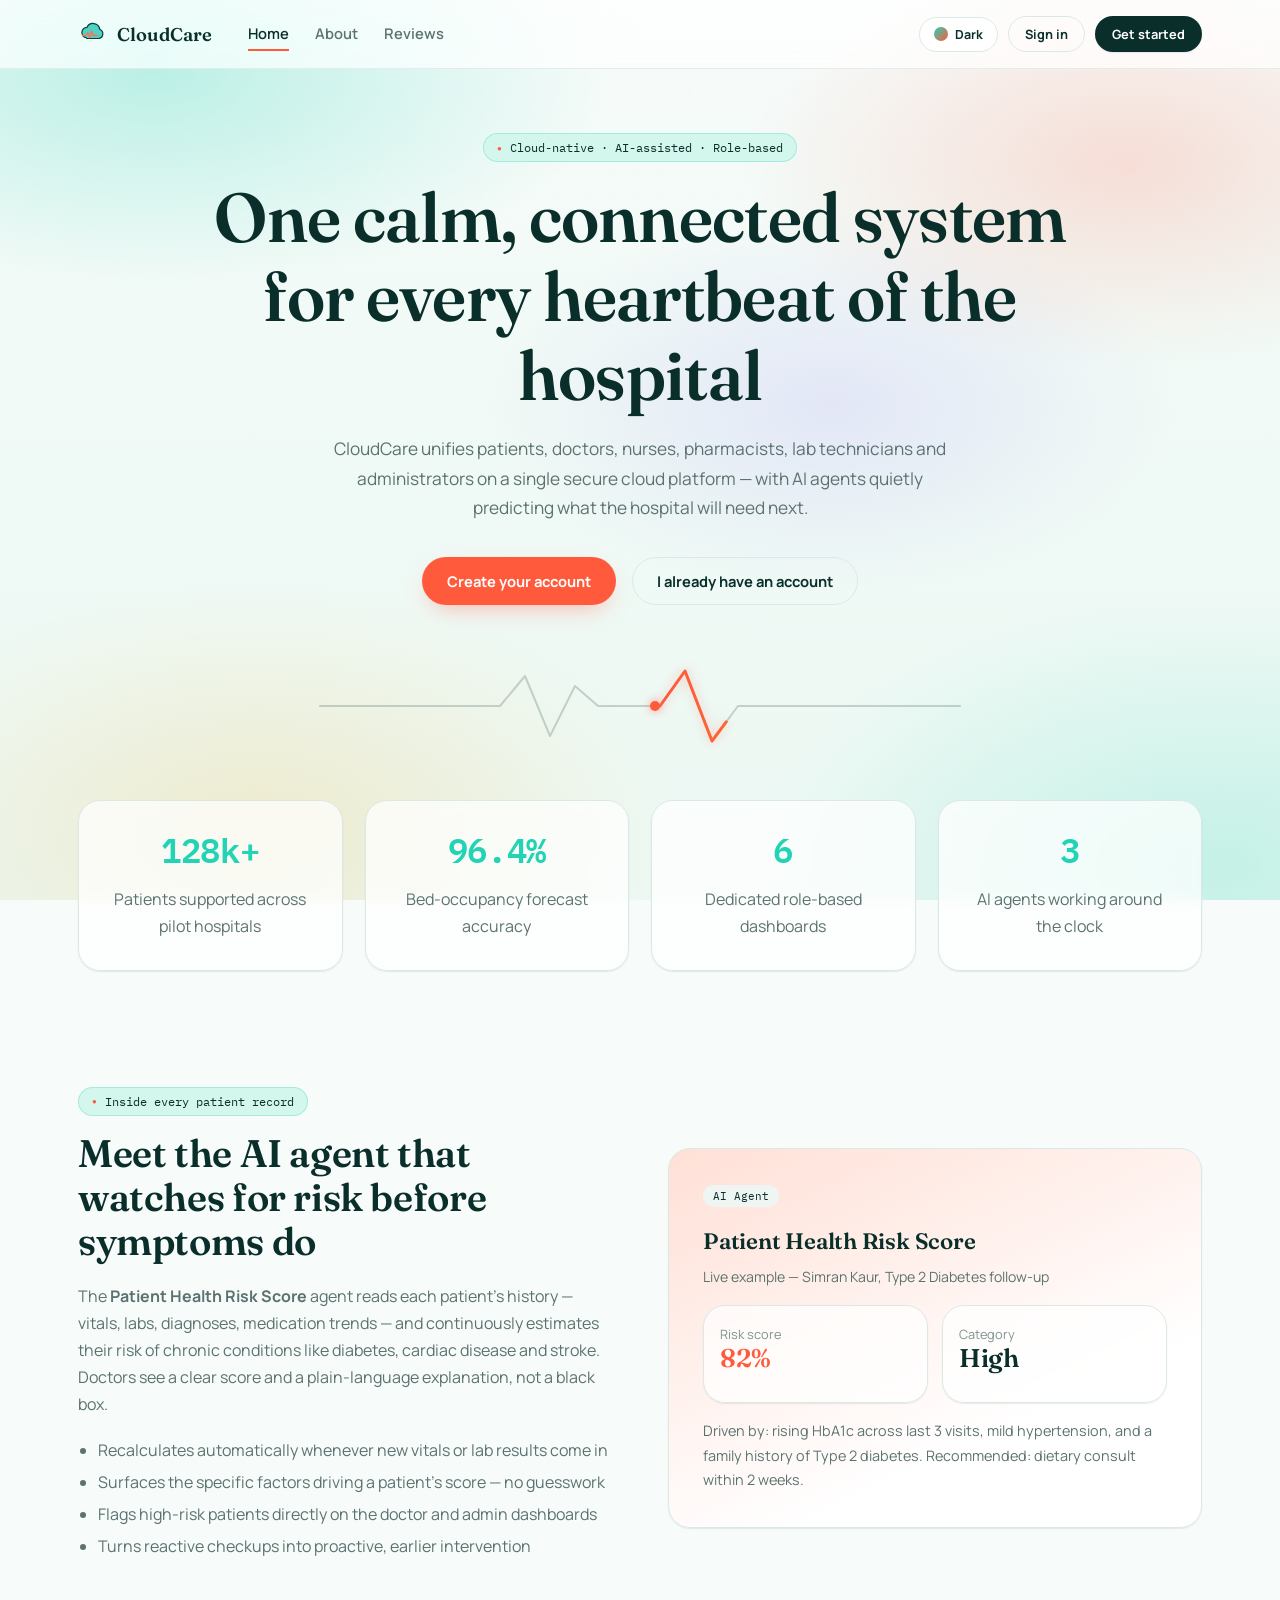
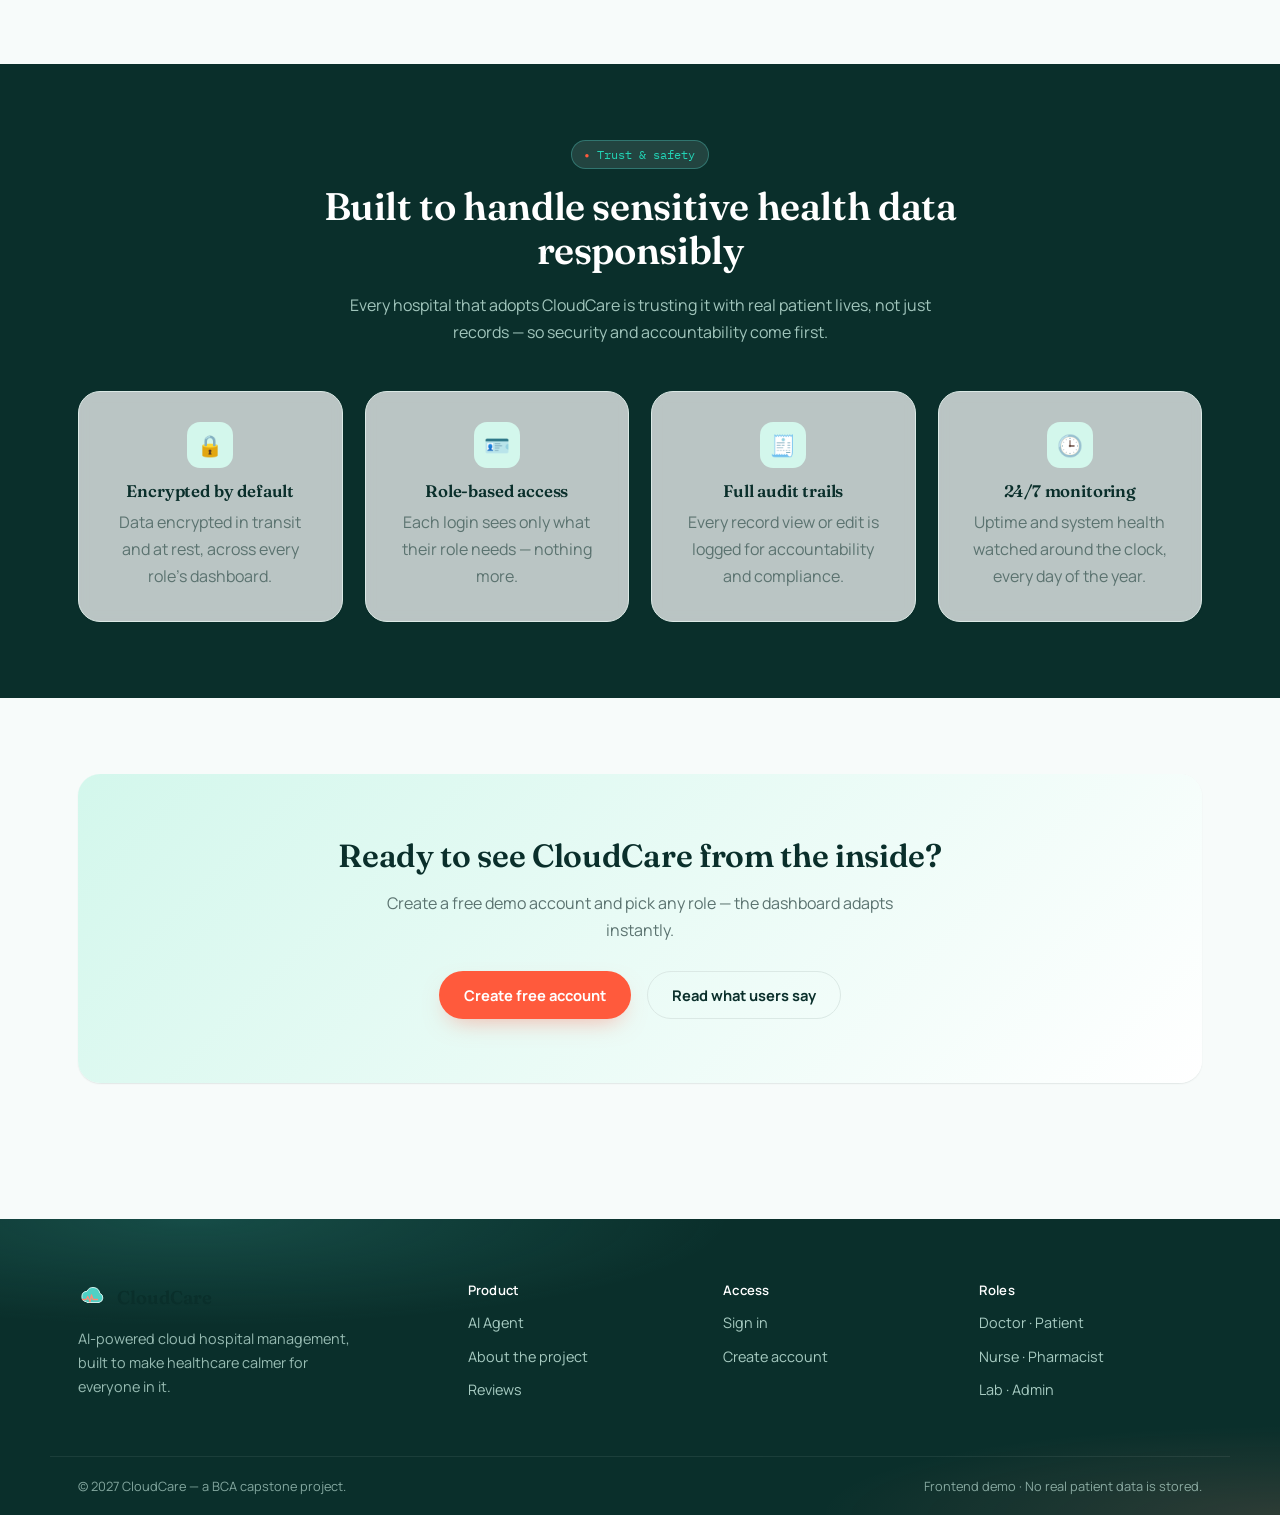
==== cloudcare/index.html @ 7d8b3a2b "chore: baseline snapshot before UI/UX fixes" ====
<!DOCTYPE html>
<html lang="en">
<head>
<script>(function(){try{var t=localStorage.getItem("cloudcare_theme");if(t==="dark")document.documentElement.setAttribute("data-theme","dark");}catch(e){}})();</script>
<meta charset="UTF-8">
<meta name="viewport" content="width=device-width, initial-scale=1.0">
<title>CloudCare — AI-Powered Cloud Hospital Management System</title>
<meta name="description" content="CloudCare centralizes hospitals, clinics, labs, pharmacies and patients on one secure cloud platform, with AI agents for inventory, risk prediction and resource forecasting.">
<link rel="preconnect" href="https://fonts.googleapis.com">
<link href="https://fonts.googleapis.com/css2?family=Fraunces:opsz,wght@9..144,500;9..144,600;9..144,700&family=Manrope:wght@400;500;600;700;800&family=IBM+Plex+Mono:wght@400;500;600&display=swap" rel="stylesheet">
<link rel="stylesheet" href="assets/css/style.css">
</head>
<body>

<!-- ================= NAV ================= -->
<nav class="site-nav">
  <div class="container">
    <a href="index.html" class="brand">
      <svg class="brand-mark" viewBox="0 0 40 40" fill="none">
        <path d="M11 25a7 7 0 0 1 1-13.9A9 9 0 0 1 29 13.6 6.5 6.5 0 0 1 28 26H12a5 5 0 0 1-1-1Z" fill="#4fd1c5" stroke="#0b3b36" stroke-width="1.6"/>
        <path d="M6 22h5l2-4 3 7 2-9 2 6h6" stroke="#ff6f59" stroke-width="1.8" fill="none" stroke-linecap="round" stroke-linejoin="round"/>
      </svg>
      CloudCare
    </a>
    <div class="nav-links">
      <a href="index.html" class="active">Home</a>
      <a href="about.html">About</a>
      <a href="reviews.html">Reviews</a>
    </div>
    <div class="nav-cta">
      <a href="login.html" class="btn btn-ghost btn-sm">Sign in</a>
      <a href="register.html" class="btn btn-primary btn-sm">Get started</a>
    </div>
    <button class="nav-toggle" aria-label="Toggle menu"><span></span><span></span><span></span></button>
  </div>
</nav>

<!-- ================= HERO ================= -->
<header>
  <div class="container" style="padding-top:64px;padding-bottom:20px;text-align:center;">
    <div class="eyebrow" style="margin-left:auto;margin-right:auto;">Cloud-native · AI-assisted · Role-based</div>
    <h1 style="font-size:clamp(2.4rem,5.4vw,4.4rem);max-width:920px;margin:0 auto 20px;">
      One calm, connected system<br>for every heartbeat of the hospital
    </h1>
    <p style="max-width:620px;margin:0 auto 34px;font-size:1.08rem;">
      CloudCare unifies patients, doctors, nurses, pharmacists, lab technicians and administrators on a single
      secure cloud platform — with AI agents quietly predicting what the hospital will need next.
    </p>
    <div class="flex items-center justify-between" style="justify-content:center;gap:16px;margin-bottom:56px;flex-wrap:wrap;">
      <a href="register.html" class="btn btn-accent">Create your account</a>
      <a href="login.html" class="btn btn-ghost">I already have an account</a>
    </div>

    <!-- Signature pulse line -->
    <svg class="pulse-line divider-pulse" viewBox="0 0 640 90" xmlns="http://www.w3.org/2000/svg" aria-hidden="true">
      <defs>
        <linearGradient id="pulseGradient" x1="0" y1="0" x2="1" y2="0">
          <stop offset="0%" stop-color="#22d3b5"/>
          <stop offset="55%" stop-color="#ff5a3c"/>
          <stop offset="100%" stop-color="#f0a20c"/>
        </linearGradient>
      </defs>
      <path class="pulse-track" d="M0 45 H180 L205 15 L230 75 L255 25 L278 45 H340 L365 10 L392 80 L418 45 H640"/>
      <path class="pulse-sweep" d="M0 45 H180 L205 15 L230 75 L255 25 L278 45 H340 L365 10 L392 80 L418 45 H640"/>
      <circle class="pulse-dot" cx="0" cy="45" r="5"></circle>
    </svg>
  </div>
</header>

<!-- ================= LIVE-STAT STRIP ================= -->
<section style="padding-top:24px;padding-bottom:40px;">
  <div class="container">
    <div class="grid grid-4">
      <div class="card reveal text-center">
        <h3 class="mono" style="font-size:2.1rem;color:var(--mint-300);">128k+</h3>
        <p class="mb-0">Patients supported across pilot hospitals</p>
      </div>
      <div class="card reveal text-center">
        <h3 class="mono" style="font-size:2.1rem;color:var(--mint-300);">96.4%</h3>
        <p class="mb-0">Bed-occupancy forecast accuracy</p>
      </div>
      <div class="card reveal text-center">
        <h3 class="mono" style="font-size:2.1rem;color:var(--mint-300);">6</h3>
        <p class="mb-0">Dedicated role-based dashboards</p>
      </div>
      <div class="card reveal text-center">
        <h3 class="mono" style="font-size:2.1rem;color:var(--mint-300);">3</h3>
        <p class="mb-0">AI agents working around the clock</p>
      </div>
    </div>
  </div>
</section>

<!-- ================= AI SPOTLIGHT — PATIENT HEALTH RISK SCORE ================= -->
<section id="ai-agent">
  <div class="container grid grid-2" style="align-items:center;gap:56px;">
    <div class="reveal">
      <div class="eyebrow">Inside every patient record</div>
      <h2 style="font-size:2.4rem;">Meet the AI agent that watches for risk before symptoms do</h2>
      <p>The <strong>Patient Health Risk Score</strong> agent reads each patient's history — vitals, labs, diagnoses,
      medication trends — and continuously estimates their risk of chronic conditions like diabetes, cardiac disease
      and stroke. Doctors see a clear score and a plain-language explanation, not a black box.</p>
      <ul style="color:var(--slate-500);line-height:2;padding-left:20px;margin-bottom:26px;">
        <li>Recalculates automatically whenever new vitals or lab results come in</li>
        <li>Surfaces the specific factors driving a patient's score — no guesswork</li>
        <li>Flags high-risk patients directly on the doctor and admin dashboards</li>
        <li>Turns reactive checkups into proactive, earlier intervention</li>
      </ul>
    </div>
    <div class="reveal">
      <div class="ai-card coral" style="padding:34px;">
        <span class="ai-tag">AI Agent</span>
        <h3 style="font-size:1.4rem;margin-top:10px;">Patient Health Risk Score</h3>
        <p>Live example — Simran Kaur, Type 2 Diabetes follow-up</p>
        <div class="grid grid-2 mt-16" style="gap:14px;">
          <div class="card" style="padding:16px;">
            <span class="stat-label">Risk score</span>
            <h3 style="font-size:1.6rem;color:var(--coral-500);">82%</h3>
          </div>
          <div class="card" style="padding:16px;">
            <span class="stat-label">Category</span>
            <h3 style="font-size:1.6rem;">High</h3>
          </div>
        </div>
        <p style="margin-top:16px;font-size:.9rem;">Driven by: rising HbA1c across last 3 visits, mild hypertension,
        and a family history of Type 2 diabetes. Recommended: dietary consult within 2 weeks.</p>
      </div>
    </div>
  </div>
</section>

<!-- ================= SECURITY & TRUST ================= -->
<section style="background:var(--teal-950);">
  <div class="container">
    <div class="section-head center">
      <div class="eyebrow" style="background:rgba(255,255,255,.1);color:var(--mint-300);">Trust &amp; safety</div>
      <h2 style="color:#fff;font-size:2.4rem;">Built to handle sensitive health data responsibly</h2>
      <p style="color:var(--mist);opacity:.75;">Every hospital that adopts CloudCare is trusting it with real patient
      lives, not just records — so security and accountability come first.</p>
    </div>
    <div class="grid grid-4">
      <div class="card reveal text-center">
        <div class="card-icon" style="margin:0 auto 14px;">🔒</div>
        <h3 style="font-size:1.05rem;">Encrypted by default</h3>
        <p class="mb-0">Data encrypted in transit and at rest, across every role's dashboard.</p>
      </div>
      <div class="card reveal text-center">
        <div class="card-icon" style="margin:0 auto 14px;">🪪</div>
        <h3 style="font-size:1.05rem;">Role-based access</h3>
        <p class="mb-0">Each login sees only what their role needs — nothing more.</p>
      </div>
      <div class="card reveal text-center">
        <div class="card-icon" style="margin:0 auto 14px;">🧾</div>
        <h3 style="font-size:1.05rem;">Full audit trails</h3>
        <p class="mb-0">Every record view or edit is logged for accountability and compliance.</p>
      </div>
      <div class="card reveal text-center">
        <div class="card-icon" style="margin:0 auto 14px;">🕒</div>
        <h3 style="font-size:1.05rem;">24/7 monitoring</h3>
        <p class="mb-0">Uptime and system health watched around the clock, every day of the year.</p>
      </div>
    </div>
  </div>
</section>

<!-- ================= CTA ================= -->
<section>
  <div class="container">
    <div class="card reveal cta-panel" style="text-align:center;padding:64px 40px;">
      <h2 style="font-size:2rem;">Ready to see CloudCare from the inside?</h2>
      <p style="max-width:520px;margin:0 auto 26px;">Create a free demo account and pick any role — the dashboard adapts instantly.</p>
      <div class="flex items-center justify-between" style="justify-content:center;gap:16px;flex-wrap:wrap;">
        <a href="register.html" class="btn btn-accent">Create free account</a>
        <a href="reviews.html" class="btn btn-ghost">Read what users say</a>
      </div>
    </div>
  </div>
</section>

<!-- ================= FOOTER ================= -->
<footer>
  <div class="container">
    <div>
      <a href="index.html" class="brand">
        <svg class="brand-mark" viewBox="0 0 40 40" fill="none">
          <path d="M11 25a7 7 0 0 1 1-13.9A9 9 0 0 1 29 13.6 6.5 6.5 0 0 1 28 26H12a5 5 0 0 1-1-1Z" fill="#4fd1c5" stroke="#e3faf5" stroke-width="1.2"/>
          <path d="M6 22h5l2-4 3 7 2-9 2 6h6" stroke="#ff8b76" stroke-width="1.8" fill="none" stroke-linecap="round" stroke-linejoin="round"/>
        </svg>
        CloudCare
      </a>
      <p style="color:var(--mist);opacity:.7;max-width:280px;margin-top:14px;">AI-powered cloud hospital management, built to make healthcare calmer for everyone in it.</p>
    </div>
    <div>
      <h4>Product</h4>
      <p><a href="index.html#ai-agent">AI Agent</a></p>
      <p><a href="about.html">About the project</a></p>
      <p><a href="reviews.html">Reviews</a></p>
    </div>
    <div>
      <h4>Access</h4>
      <p><a href="login.html">Sign in</a></p>
      <p><a href="register.html">Create account</a></p>
    </div>
    <div>
      <h4>Roles</h4>
      <p><a href="login.html">Doctor · Patient</a></p>
      <p><a href="login.html">Nurse · Pharmacist</a></p>
      <p><a href="login.html">Lab · Admin</a></p>
    </div>
  </div>
  <div class="foot-bottom">
    <span>© 2027 CloudCare — a BCA capstone project.</span>
    <span>Frontend demo · No real patient data is stored.</span>
  </div>
</footer>

<script src="assets/js/config.js"></script>
<script src="assets/js/api.js"></script>
<script src="assets/js/main.js"></script>
<script src="assets/js/auth.js"></script>
</body>
</html>
---- cloudcare/assets/css/style.css ----
/* =========================================================
   CloudCare — design system
   A calm "cloud sky" backdrop: soft drifting cloud-blobs in
   mint / teal / coral behind a warm near-white canvas, with
   one signature pulse-line moment on the homepage hero.
   ========================================================= */

:root{
  /* -- brand palette (light / vibrant) -- */
  --teal-950:#0a2f2b;
  --teal-900:#0e4d44;
  --teal-800:#0f6b5c;
  --mint-300:#22d3b5;
  --mint-200:#7bead3;
  --mint-100:#d3f7ec;
  --mint-50:#eefbf6;
  --coral-500:#ff5a3c;
  --coral-400:#ff8266;
  --coral-100:#ffe0d6;
  --gold-500:#f0a20c;
  --gold-100:#fef0d2;
  --violet-500:#7c5cff;
  --violet-100:#ece6ff;
  --slate-900:#16211f;
  --slate-500:#5b7370;
  --slate-400:#7f938f;
  --cloud-100:#eef5f3;
  --cloud-50:#f7fbfa;
  --line:#dbe9e5;
  --white:#ffffff;
  --mist:#d3f7ec; /* fixed light tint for text on always-dark surfaces like the footer, regardless of theme */

  --shadow-sm:0 1px 2px rgba(11,59,54,.06), 0 1px 1px rgba(11,59,54,.04);
  --shadow-md:0 8px 24px -8px rgba(11,59,54,.16);
  --shadow-lg:0 24px 48px -16px rgba(11,59,54,.24);

  --radius-lg:22px;
  --radius-md:14px;
  --radius-sm:9px;

  --font-display:'Fraunces', serif;
  --font-body:'Manrope', sans-serif;
  --font-mono:'IBM Plex Mono', monospace;

  --bg-canvas:#f7fbfa;
  --card-bg:rgba(255,255,255,.72);
  --card-bg-solid:#ffffff;
  --card-tint-end:#ffffff;
  --ink:#0a2f2b;
  color-scheme:light;
}

/* -- dark theme: same brand palette, tuned for a black canvas -- */
html[data-theme="dark"]{
  --teal-950:#04120f;
  --teal-900:#0a2a24;
  --teal-800:#0f3f36;
  --mint-300:#2de6c4;
  --mint-200:#6ff0d6;
  --mint-100:#0f2e29;
  --mint-50:#0a201c;
  --coral-500:#ff7a5c;
  --coral-400:#ff9a80;
  --coral-100:#3a1f18;
  --gold-500:#ffc24d;
  --gold-100:#3a2c10;
  --violet-500:#a08bff;
  --violet-100:#241c42;
  --slate-900:#eef5f3;
  --slate-500:#9fb3af;
  --slate-400:#7c928d;
  --cloud-100:#122421;
  --cloud-50:#0b1917;
  --line:#1e3833;
  --white:#0a2f2b;

  --shadow-sm:0 1px 2px rgba(0,0,0,.5);
  --shadow-md:0 8px 24px -8px rgba(0,0,0,.55);
  --shadow-lg:0 24px 48px -16px rgba(0,0,0,.7);

  --bg-canvas:#04100e;
  --card-bg:rgba(10,30,27,.72);
  --card-bg-solid:#0a1f1c;
  --card-tint-end:#0a1f1c;
  --ink:#eaf7f4;
  --ink-on-accent:#04100e;
  color-scheme:dark;
}

*,*::before,*::after{ box-sizing:border-box; }
html{ scroll-behavior:smooth; }
body{
  margin:0;
  font-family:var(--font-body);
  color:var(--slate-900);
  background:var(--bg-canvas);
  -webkit-font-smoothing:antialiased;
  overflow-x:hidden;
  position:relative;
  transition:background .35s ease, color .35s ease;
}

/* ---------- the cloud sky backdrop (light) ---------- */
body::before{
  content:"";
  position:fixed;
  inset:0;
  z-index:-2;
  transition:opacity .35s ease, background .35s ease;
  background:
    radial-gradient(ellipse 60% 40% at 12% 8%, rgba(34,211,181,.28), transparent 60%),
    radial-gradient(ellipse 50% 38% at 88% 18%, rgba(255,90,60,.18), transparent 60%),
    radial-gradient(ellipse 45% 35% at 65% 45%, rgba(124,92,255,.12), transparent 60%),
    radial-gradient(ellipse 55% 45% at 20% 92%, rgba(240,162,12,.16), transparent 60%),
    radial-gradient(ellipse 60% 50% at 95% 96%, rgba(34,211,181,.2), transparent 60%),
    linear-gradient(180deg, #f7fbfa 0%, #f1faf6 40%, #ecf8f3 100%);
}
body::after{
  content:"";
  position:fixed;
  inset:0;
  z-index:-1;
  opacity:.5;
  transition:opacity .35s ease;
  background-image:radial-gradient(circle, rgba(11,59,54,.05) 1px, transparent 1px);
  background-size:26px 26px;
  mask-image:radial-gradient(ellipse 70% 60% at 50% 0%, #000 0%, transparent 75%);
}

/* ---------- the dark backdrop (same hues, tuned for black) ---------- */
html[data-theme="dark"] body::before{
  background:
    radial-gradient(ellipse 55% 40% at 14% 6%, rgba(45,230,196,.16), transparent 60%),
    radial-gradient(ellipse 45% 35% at 88% 20%, rgba(255,122,92,.14), transparent 60%),
    radial-gradient(ellipse 45% 35% at 65% 45%, rgba(160,139,255,.12), transparent 60%),
    radial-gradient(ellipse 55% 45% at 20% 92%, rgba(255,194,77,.1), transparent 60%),
    radial-gradient(ellipse 60% 50% at 95% 96%, rgba(45,230,196,.12), transparent 60%),
    linear-gradient(180deg, #03100d 0%, #04140f 45%, #03100d 100%);
}
html[data-theme="dark"] body::after{
  opacity:.4;
  background-image:radial-gradient(circle, rgba(255,255,255,.06) 1px, transparent 1px);
}
html[data-theme="dark"] .site-nav{ border-bottom-color:var(--line); }

.container{ max-width:1180px; margin:0 auto; padding:0 28px; }

::selection{ background:var(--mint-300); color:var(--ink); }

img{ max-width:100%; display:block; }

/* ---------- typography ---------- */
h1,h2,h3,h4{
  font-family:var(--font-display);
  font-weight:600;
  color:var(--ink);
  line-height:1.14;
  margin:0 0 .5em;
  letter-spacing:-.01em;
}
p{ color:var(--slate-500); line-height:1.7; margin:0 0 1em; max-width:62ch; }
a{ color:inherit; text-decoration:none; }
.mono{ font-family:var(--font-mono); }

.eyebrow{
  display:inline-flex; align-items:center; gap:8px;
  font-family:var(--font-mono);
  font-size:.72rem;
  color:var(--ink);
  background:var(--mint-100);
  border:1px solid rgba(79,209,197,.35);
  padding:6px 13px;
  border-radius:100px;
  margin-bottom:16px;
}
.eyebrow::before{ content:"●"; font-size:.5rem; color:var(--coral-500); }

.text-center{ text-align:center; }
.mb-0{ margin-bottom:0; }
.mt-8{ margin-top:8px; } .mt-16{ margin-top:16px; } .mt-24{ margin-top:24px; } .mt-32{ margin-top:32px; }

/* ---------- layout helpers ---------- */
.flex{ display:flex; }
.items-center{ align-items:center; }
.justify-between{ justify-content:space-between; }
.gap-12{ gap:12px; }
.w-full{ width:100%; }

.grid{ display:grid; gap:22px; }
.grid-2{ grid-template-columns:repeat(2,1fr); }
.grid-3{ grid-template-columns:repeat(3,1fr); }
.grid-4{ grid-template-columns:repeat(4,1fr); }

section{ padding:76px 0; }
.section-head{ max-width:640px; margin-bottom:44px; }
.section-head.center{ margin-left:auto; margin-right:auto; text-align:center; }
.section-head p{ margin-left:auto; margin-right:auto; }

/* ---------- reveal-on-scroll (one quiet entrance) ---------- */
.reveal{ opacity:0; transform:translateY(16px); transition:opacity .6s ease, transform .6s ease; }
.reveal.in{ opacity:1; transform:none; }
@media (prefers-reduced-motion: reduce){
  .reveal{ opacity:1; transform:none; transition:none; }
}

/* ---------- buttons ---------- */
.btn{
  display:inline-flex; align-items:center; justify-content:center; gap:8px;
  font-family:var(--font-body); font-weight:700; font-size:.92rem;
  padding:13px 24px; border-radius:100px; border:1.5px solid transparent;
  cursor:pointer; transition:transform .18s ease, box-shadow .18s ease, background .18s ease, border-color .18s ease;
  white-space:nowrap;
}
.btn:active{ transform:translateY(1px); }
.btn-primary{ background:var(--teal-950); color:#fff; box-shadow:var(--shadow-sm); }
.btn-primary:hover{ background:var(--teal-900); box-shadow:var(--shadow-md); }
.btn-accent{ background:var(--coral-500); color:var(--ink-on-accent, #fff); box-shadow:0 10px 24px -10px rgba(255,111,89,.55); }
.btn-accent:hover{ background:#f45f49; transform:translateY(-1px); }
.btn-ghost{ background:transparent; border-color:var(--line); color:var(--ink); }
.btn-ghost:hover{ border-color:var(--mint-300); background:var(--mint-50); }
.btn-sm{ padding:8px 16px; font-size:.8rem; }
.btn-block{ width:100%; }

html[data-theme="dark"] .btn-primary{ background:var(--mint-300); color:var(--teal-950); box-shadow:0 10px 24px -10px rgba(45,230,196,.4); }
html[data-theme="dark"] .btn-primary:hover{ background:var(--mint-200); }
html[data-theme="dark"] .btn-accent:hover{ background:var(--coral-400); }

/* ---------- nav ---------- */
.site-nav{
  position:sticky; top:0; z-index:50;
  background:var(--card-bg);
  backdrop-filter:blur(14px) saturate(1.4);
  border-bottom:1px solid rgba(221,233,230,.8);
}
.site-nav .container{ display:flex; align-items:center; gap:28px; padding-top:16px; padding-bottom:16px; }
.brand{ display:flex; align-items:center; gap:9px; font-family:var(--font-display); font-weight:600; font-size:1.15rem; color:var(--ink); }
.brand-mark{ width:30px; height:30px; }
.nav-links{ display:flex; gap:26px; margin-right:auto; margin-left:8px; }
.nav-links a{ font-size:.92rem; font-weight:600; color:var(--slate-500); padding:6px 0; border-bottom:2px solid transparent; }
.nav-links a:hover{ color:var(--ink); }
.nav-links a.active{ color:var(--ink); border-bottom-color:var(--coral-500); }
.nav-cta{ display:flex; gap:10px; align-items:center; }
.nav-toggle{ display:none; background:none; border:none; cursor:pointer; flex-direction:column; gap:5px; padding:6px; }
.nav-toggle span{ width:22px; height:2px; background:var(--ink); border-radius:2px; }

/* ---------- hero ---------- */
header{ position:relative; }
.pulse-line{ width:100%; max-width:640px; margin:0 auto; height:auto; overflow:visible; }
.pulse-track{ fill:none; stroke:var(--slate-400); stroke-width:2; opacity:.4; stroke-linecap:round; stroke-linejoin:round; }
.pulse-sweep{
  fill:none; stroke:url(#pulseGradient); stroke-width:3;
  stroke-linecap:round; stroke-linejoin:round;
  filter:drop-shadow(0 0 6px rgba(255,111,89,.45));
}
.pulse-dot{ fill:var(--coral-500); filter:drop-shadow(0 0 5px rgba(255,111,89,.65)); }
@media (prefers-reduced-motion: reduce){
  .pulse-sweep, .pulse-dot{ display:none; }
  .pulse-track{ opacity:.55; }
}

/* ---------- cards ---------- */
.card{
  background:var(--card-bg);
  backdrop-filter:blur(6px);
  border:1px solid var(--line);
  border-radius:var(--radius-lg);
  padding:30px 28px;
  box-shadow:var(--shadow-sm);
  transition:box-shadow .22s ease, transform .22s ease, border-color .22s ease;
}
a.card:hover, .card.hoverable:hover{ box-shadow:var(--shadow-md); transform:translateY(-3px); border-color:var(--mint-200); }
.card-icon{
  width:46px; height:46px; border-radius:13px;
  display:flex; align-items:center; justify-content:center;
  font-size:1.3rem; background:var(--mint-100); margin-bottom:16px;
}

.ai-card{
  border-radius:var(--radius-lg);
  padding:26px 24px;
  background:linear-gradient(155deg, var(--mint-50), var(--card-tint-end) 70%);
  border:1px solid var(--line);
  box-shadow:var(--shadow-sm);
}
.ai-card.coral{ background:linear-gradient(155deg, var(--coral-100), var(--card-tint-end) 70%); }
.ai-card.gold{ background:linear-gradient(155deg, var(--gold-100), var(--card-tint-end) 70%); }

/* full-bleed tinted callout card used on the marketing pages */
.cta-panel{ background:linear-gradient(135deg, var(--mint-100), var(--card-tint-end)); border:none; }
.ai-tag{
  display:inline-block; font-family:var(--font-mono); font-size:.68rem;
  background:var(--cloud-100); color:var(--ink);
  padding:4px 10px; border-radius:100px; margin-bottom:12px;
}
.ai-card h3{ font-size:1.15rem; }
.ai-card p{ font-size:.88rem; margin-bottom:0; }

/* ---------- avatars ---------- */
.avatar,.avatar-sm{
  border-radius:50%; display:inline-flex; align-items:center; justify-content:center;
  font-family:var(--font-mono); font-weight:600; color:var(--ink);
  background:linear-gradient(150deg, var(--mint-200), var(--mint-100));
  flex:none;
}
.avatar{ width:42px; height:42px; font-size:.85rem; }
.avatar-sm{ width:34px; height:34px; font-size:.72rem; margin-right:2px; }

/* ---------- badges ---------- */
.badge{
  display:inline-flex; align-items:center; gap:6px;
  font-size:.74rem; font-weight:700; padding:5px 12px; border-radius:100px;
}
.badge-mint{ background:var(--mint-100); color:var(--ink); }
.badge-coral{ background:var(--coral-100); color:#c9432c; }
.badge-gold{ background:var(--gold-100); color:#96700f; }
.badge-slate{ background:var(--cloud-100); color:var(--slate-500); }
html[data-theme="dark"] .badge-coral{ color:var(--coral-400); }
html[data-theme="dark"] .badge-gold{ color:var(--gold-500); }

/* ---------- footer ---------- */
footer{
  background:radial-gradient(ellipse 70% 60% at 15% 0%, rgba(79,209,197,.18), transparent 60%),
             radial-gradient(ellipse 60% 50% at 100% 100%, rgba(255,139,118,.14), transparent 60%),
             var(--teal-950);
  color:var(--mist);
  padding:64px 0 0;
  margin-top:60px;
}
footer .container{ display:grid; grid-template-columns:1.6fr 1fr 1fr 1fr; gap:32px; padding-bottom:44px; }
footer h4{ color:#fff; font-family:var(--font-body); font-size:.82rem; letter-spacing:.02em; margin-bottom:14px; }
footer p{ color:var(--mist); opacity:.78; font-size:.9rem; margin-bottom:9px; max-width:none; }
footer a:hover{ opacity:.7; }
.foot-bottom{
  border-top:1px solid rgba(255,255,255,.12);
  padding:20px 28px; display:flex; justify-content:space-between; flex-wrap:wrap; gap:8px;
  font-size:.8rem; color:var(--mist); opacity:.6; max-width:1180px; margin:0 auto;
}

/* ---------- auth pages ---------- */
.auth-shell{ min-height:calc(100vh - 74px); display:flex; align-items:center; justify-content:center; padding:50px 24px; }
.auth-card{
  width:100%; max-width:440px;
  background:var(--card-bg); backdrop-filter:blur(10px);
  border:1px solid var(--line); border-radius:var(--radius-lg);
  padding:40px 38px; box-shadow:var(--shadow-lg);
}
.logo-row{ display:flex; align-items:center; gap:9px; }
.logo-row .brand-mark{ width:28px; height:28px; }
.auth-note{
  margin-top:18px; font-size:.78rem; color:var(--slate-400);
  background:var(--cloud-100); border-radius:var(--radius-sm); padding:10px 14px;
}
.auth-switch{ text-align:center; margin-top:18px; font-size:.88rem; }
.auth-switch a{ color:var(--coral-500); font-weight:700; }

.field{ margin-bottom:18px; }
.field label{ display:block; font-size:.82rem; font-weight:700; color:var(--ink); margin-bottom:7px; }
.field input, .field select, .field textarea{
  width:100%; font-family:var(--font-body); font-size:.92rem; color:var(--slate-900);
  border:1.5px solid var(--line); border-radius:var(--radius-sm);
  padding:11px 14px; background:var(--card-bg-solid); color:var(--slate-900); transition:border-color .15s, box-shadow .15s;
}
.field input:focus, .field select:focus, .field textarea:focus{
  outline:none; border-color:var(--mint-300); box-shadow:0 0 0 4px rgba(79,209,197,.16);
}
.field textarea{ min-height:96px; resize:vertical; }

/* ---------- show-password toggle ---------- */
.pw-wrap{ position:relative; }
.pw-wrap input{ padding-right:46px; }
.pw-toggle{
  position:absolute; top:50%; right:9px; transform:translateY(-50%);
  display:inline-flex; align-items:center; justify-content:center;
  width:32px; height:32px; border:none; border-radius:var(--radius-sm);
  background:transparent; color:var(--slate-400); cursor:pointer;
  transition:color .15s, background .15s;
}
.pw-toggle:hover{ color:var(--ink); background:var(--cloud-100); }
.pw-toggle:focus-visible{ outline:2px solid var(--mint-300); outline-offset:1px; }
html[data-theme="dark"] .pw-toggle{ color:var(--slate-400); }
html[data-theme="dark"] .pw-toggle:hover{ color:#fff; background:rgba(255,255,255,.08); }

/* ---------- theme toggle ---------- */
.theme-toggle{
  display:inline-flex; align-items:center; gap:7px;
  border:1.5px solid var(--line); background:var(--card-bg-solid);
  color:var(--ink); border-radius:100px; padding:8px 14px;
  font-family:var(--font-body); font-weight:700; font-size:.78rem;
  cursor:pointer; transition:border-color .15s, background .15s, transform .15s;
}
.theme-toggle:hover{ border-color:var(--mint-300); transform:translateY(-1px); }
.theme-toggle .dot{
  width:14px; height:14px; border-radius:50%;
  background:linear-gradient(135deg, var(--mint-300), var(--coral-500));
  transition:background .25s ease;
}

html[data-theme="dark"] .avatar,
html[data-theme="dark"] .avatar-sm{
  background:var(--cloud-100);
  border:1px solid var(--mint-300);
}
html[data-theme="dark"] table thead th{ color:var(--slate-400); }
html[data-theme="dark"] .field input,
html[data-theme="dark"] .field select,
html[data-theme="dark"] .field textarea{ border-color:var(--line); }
html[data-theme="dark"] .badge{ border:1px solid var(--line); }
html[data-theme="dark"] ::selection{ background:var(--mint-300); color:var(--teal-950); }
html[data-theme="dark"] .chip-tab.active{ background:var(--mint-300); border-color:var(--mint-300); color:var(--teal-950); }

/* ---------- toast ---------- */
.cc-toast{
  position:fixed; bottom:26px; left:50%; transform:translateX(-50%) translateY(20px);
  background:var(--teal-950); color:#fff; font-size:.86rem; font-weight:600;
  padding:13px 22px; border-radius:100px; box-shadow:var(--shadow-lg);
  opacity:0; pointer-events:none; transition:opacity .25s ease, transform .25s ease; z-index:999;
}
.cc-toast.show{ opacity:1; transform:translateX(-50%) translateY(0); }

/* ---------- modal ---------- */
.cc-modal-overlay{
  position:fixed; inset:0; z-index:1000;
  background:rgba(4,16,14,.55); backdrop-filter:blur(3px);
  display:flex; align-items:center; justify-content:center; padding:24px;
  opacity:0; pointer-events:none; transition:opacity .2s ease;
}
.cc-modal-overlay.show{ opacity:1; pointer-events:auto; }
.cc-modal{
  width:100%; max-width:520px; max-height:calc(100vh - 48px); overflow-y:auto;
  background:var(--card-bg-solid); border:1px solid var(--line); border-radius:var(--radius-lg);
  box-shadow:var(--shadow-lg); transform:translateY(14px) scale(.98); transition:transform .22s ease;
}
.cc-modal-overlay.show .cc-modal{ transform:none; }
.cc-modal-head{
  display:flex; align-items:flex-start; justify-content:space-between; gap:14px;
  padding:24px 26px 0;
}
.cc-modal-head h3{ font-size:1.25rem; margin-bottom:4px; }
.cc-modal-head p{ font-size:.86rem; margin-bottom:0; }
.cc-modal-close{
  background:var(--cloud-100); border:none; border-radius:50%; width:32px; height:32px; flex:none;
  display:flex; align-items:center; justify-content:center; cursor:pointer; font-size:1rem; color:var(--slate-500);
  transition:background .15s, color .15s;
}
.cc-modal-close:hover{ background:var(--coral-100); color:#c9432c; }
.cc-modal-body{ padding:20px 26px 26px; }
.cc-modal-foot{ display:flex; gap:12px; justify-content:flex-end; padding:0 26px 26px; }
.cc-modal-summary{
  background:var(--cloud-100); border:1px solid var(--line); border-radius:var(--radius-md);
  padding:14px 16px; margin-bottom:18px; font-size:.86rem; color:var(--slate-500);
}
.cc-modal-summary strong{ color:var(--ink); }
.cc-modal-note{
  font-size:.78rem; color:var(--slate-400); background:var(--cloud-100);
  border-radius:var(--radius-sm); padding:10px 14px; margin-top:4px;
  display:flex; gap:8px; align-items:flex-start;
}
.cc-field-row{ display:grid; grid-template-columns:1fr 1fr; gap:14px; }
@media (max-width:560px){ .cc-field-row{ grid-template-columns:1fr; } }

/* ---------- settings panel ---------- */
.settings-panel{ max-width:560px; margin:0 auto; }
.settings-head{ text-align:center; padding:30px 26px 6px; }
.settings-avatar{
  width:64px; height:64px; border-radius:50%; margin:0 auto 14px;
  display:flex; align-items:center; justify-content:center;
  font-family:var(--font-mono); font-weight:700; font-size:1.3rem;
  background:linear-gradient(150deg, var(--mint-200), var(--mint-100)); color:var(--teal-950);
}
.settings-head h3{ font-size:1.3rem; margin-bottom:4px; }
.settings-head p{ font-size:.85rem; margin:0 auto; }

/* =========================================================
   Dashboards
   ========================================================= */
.dash-shell{ display:flex; min-height:100vh; }

.dash-sidebar{
  width:246px; flex:none; position:sticky; top:0; height:100vh;
  background:var(--teal-950);
  background-image:radial-gradient(ellipse 70% 50% at 10% 0%, rgba(79,209,197,.22), transparent 60%);
  color:#fff; padding:26px 18px; display:flex; flex-direction:column;
}
.dash-sidebar .brand{ color:#fff; padding:0 8px; margin-bottom:26px; }
.side-role{
  display:flex; align-items:center; gap:11px;
  background:rgba(255,255,255,.06); border:1px solid rgba(255,255,255,.1);
  border-radius:var(--radius-md); padding:12px; margin-bottom:22px;
}
.side-role strong{ display:block; font-size:.85rem; color:#fff; }
.side-role span{ font-size:.72rem; color:var(--mint-200); }
.side-nav{ display:flex; flex-direction:column; gap:2px; flex:1; }
.side-nav a{
  display:flex; align-items:center; gap:11px; padding:11px 12px; border-radius:var(--radius-sm);
  font-size:.86rem; font-weight:600; color:rgba(255,255,255,.68); cursor:pointer;
  transition:background .15s, color .15s;
}
.side-nav a .ic{ font-size:1rem; }
.side-nav a:hover{ background:rgba(255,255,255,.06); color:#fff; }
.side-nav a.active{ background:rgba(79,209,197,.18); color:#fff; }
.side-foot{ border-top:1px solid rgba(255,255,255,.1); padding-top:14px; margin-top:14px; }
.side-foot a{ display:flex; align-items:center; gap:11px; padding:10px 12px; border-radius:var(--radius-sm); color:rgba(255,255,255,.6); font-size:.86rem; font-weight:600; cursor:pointer; }
.side-foot a:hover{ background:rgba(255,255,255,.06); color:#fff; }

.dash-main{ flex:1; min-width:0; }
.dash-topbar{
  display:flex; align-items:center; justify-content:space-between;
  padding:22px 34px; background:var(--card-bg); backdrop-filter:blur(10px);
  border-bottom:1px solid var(--line); position:sticky; top:0; z-index:20;
}
.dash-topbar h1{ font-size:1.4rem; margin-bottom:2px; }
.dash-topbar .sub{ font-size:.85rem; color:var(--slate-400); margin:0; }
.dash-body{ padding:30px 34px 60px; }

.stat-card{
  background:var(--card-bg-solid); border:1px solid var(--line); border-radius:var(--radius-lg);
  padding:22px 22px 20px; box-shadow:var(--shadow-sm);
}
.stat-top{ display:flex; align-items:center; justify-content:space-between; margin-bottom:16px; }
.stat-icon{ width:38px; height:38px; border-radius:11px; display:flex; align-items:center; justify-content:center; font-size:1.05rem; }
.stat-trend{ font-size:.76rem; font-weight:700; font-family:var(--font-mono); }
.stat-trend.up{ color:#1f9d7c; }
.stat-trend.down{ color:var(--coral-500); }
.stat-card h3{ font-size:1.7rem; margin-bottom:2px; font-family:var(--font-display); }
.stat-label{ font-size:.8rem; color:var(--slate-400); }

.panel{ background:var(--card-bg-solid); border:1px solid var(--line); border-radius:var(--radius-lg); box-shadow:var(--shadow-sm); overflow:hidden; }
.panel-head{ display:flex; align-items:center; justify-content:space-between; padding:20px 24px; border-bottom:1px solid var(--cloud-100); gap:14px; }
.panel-head h3{ font-size:1.05rem; margin:0; }
.panel-body{ padding:22px 24px; }

table{ width:100%; border-collapse:collapse; }
thead th{ text-align:left; font-size:.72rem; text-transform:uppercase; letter-spacing:.04em; color:var(--slate-400); padding:12px 24px; border-bottom:1px solid var(--cloud-100); }
tbody td{ padding:14px 24px; font-size:.88rem; border-bottom:1px solid var(--cloud-100); vertical-align:middle; }
tbody tr:last-child td{ border-bottom:none; }
tbody td:first-child{ display:flex; align-items:center; gap:10px; font-weight:600; }

.progress-track{ height:7px; border-radius:100px; background:var(--cloud-100); overflow:hidden; }
.progress-fill{ height:100%; border-radius:100px; }

.chip-tab{
  font-family:var(--font-body); font-weight:700; font-size:.85rem;
  padding:10px 18px; border-radius:100px; border:1.5px solid var(--line); background:var(--card-bg-solid);
  color:var(--slate-500); cursor:pointer; transition:all .15s;
}
.chip-tab:hover{ border-color:var(--mint-300); }
.chip-tab.active{ background:var(--teal-950); border-color:var(--teal-950); color:#fff; }

.risk-row{ display:flex; align-items:center; justify-content:space-between; padding:14px 0; border-bottom:1px solid var(--cloud-100); }
.risk-row:last-child{ border-bottom:none; }

/* ---------- gate 26: theme transition (250ms, colors only) ----------
   Applied only while switching; never during initial paint, scrolling,
   hover, or panel switches. Disabled entirely by prefers-reduced-motion.
   The blanket selector inside .theme-transition also covers Chart.js SVG.
   The user's own .card/.btn transitions are untouched (0 allowed overlaps
   in the spec audit we ran). */
html.theme-transition,
html.theme-transition *{
  transition: background-color .25s ease, color .25s ease,
              border-color .25s ease, fill .25s ease, stroke .25s ease !important;
}
@media (prefers-reduced-motion: reduce){
  html.theme-transition,
  html.theme-transition *{ transition:none !important; }
}

/* ---------- gate 12: account menu in the marketing nav ---------- */
.cc-account-menu{ position:relative; display:inline-flex; }
.cc-account-trigger{ display:inline-flex; align-items:center; gap:8px; cursor:pointer; }
.cc-account-trigger .avatar-sm{ width:26px; height:26px; font-size:.72rem; }
.cc-account-name{ font-weight:700; max-width:160px; overflow:hidden; text-overflow:ellipsis; white-space:nowrap; }
.cc-account-dropdown{
  display:none; position:absolute; top:calc(100% + 10px); right:0; min-width:238px;
  background:var(--card-bg-solid); border:1px solid var(--line); border-radius:16px;
  box-shadow:var(--shadow-lg); padding:8px; z-index:80;
}
.cc-account-menu.open .cc-account-dropdown{ display:block; }
.cc-account-head{ display:flex; flex-direction:column; padding:10px 14px 12px; border-bottom:1px solid var(--cloud-100); margin-bottom:8px; }
.cc-account-head strong{ font-size:.92rem; }
.cc-account-head span{ font-size:.78rem; color:var(--slate-400); overflow:hidden; text-overflow:ellipsis; }
.cc-account-dropdown a{
  display:block; padding:9px 14px; border-radius:10px; font-size:.88rem; font-weight:600;
  color:var(--slate-500); text-decoration:none;
}
.cc-account-dropdown a:hover{ background:var(--cloud-100); color:var(--ink); }

/* ---------- gates 1b/3/4/6: booking slot-picker widgets ---------- */
.slot-grid{ display:grid; grid-template-columns:repeat(auto-fill, minmax(96px, 1fr)); gap:8px; margin:6px 0 2px; }
.slot-btn{
  font-family:var(--font-mono); font-size:.82rem; font-weight:600;
  padding:9px 4px 7px; border-radius:10px; border:1.5px solid var(--line);
  background:var(--card-bg); color:var(--ink); cursor:pointer; text-align:center; line-height:1.25;
  transition:border-color .15s, background .15s;
}
.slot-btn small{ display:block; font-family:var(--font-body); font-size:.62rem; color:var(--slate-400); letter-spacing:.03em; }
.slot-btn:hover{ border-color:var(--mint-300); }
.slot-btn.selected{ background:var(--teal-950); border-color:var(--teal-950); color:#fff; }
.slot-btn.selected small{ color:rgba(255,255,255,.75); }
.slot-btn:disabled{ opacity:.45; cursor:not-allowed; }
.cc-suggest-box{ border:1.5px solid var(--gold-500); background:rgba(224,165,60,.08); padding:14px 16px; border-radius:12px; margin-top:14px; }
.cc-suggest-box .cc-suggest-title{ font-size:.86rem; font-weight:700; color:var(--ink); margin-bottom:10px; }
.cc-suggestions{ display:grid; grid-template-columns:repeat(auto-fill, minmax(130px, 1fr)); gap:8px; }
.cc-suggestion-btn{ font-family:var(--font-mono); font-size:.8rem; padding:8px 6px; border-radius:10px;
  border:1.5px solid var(--gold-500); background:#fff; cursor:pointer; }
.cc-suggestion-btn:hover{ background:var(--gold-500); color:#fff; }
.cc-suggestion-hint{ grid-column:1/-1; font-size:.74rem; color:var(--slate-400); margin-top:2px; }

@media (prefers-reduced-motion: reduce){
  .slot-btn, .cc-suggestion-btn{ transition:none; }
}

/* ---------- responsive ---------- */
@media (max-width: 980px){
  .grid-4{ grid-template-columns:repeat(2,1fr); }
  .grid-3{ grid-template-columns:repeat(2,1fr); }
  .grid-2{ grid-template-columns:1fr; }
  footer .container{ grid-template-columns:repeat(2,1fr); }
  .dash-sidebar{ position:fixed; left:-260px; z-index:60; transition:left .25s ease; box-shadow:var(--shadow-lg); }
  .dash-sidebar.open{ left:0; }
  .dash-body{ padding:24px 18px 50px; }
  .dash-topbar{ padding:18px; }
}
@media (max-width: 720px){
  .nav-links, .nav-cta{ display:none; }
  .nav-toggle{ display:flex; }
  .grid-4,.grid-3{ grid-template-columns:1fr; }
  footer .container{ grid-template-columns:1fr; }
  section{ padding:52px 0; }
  .auth-card{ padding:30px 24px; }
}
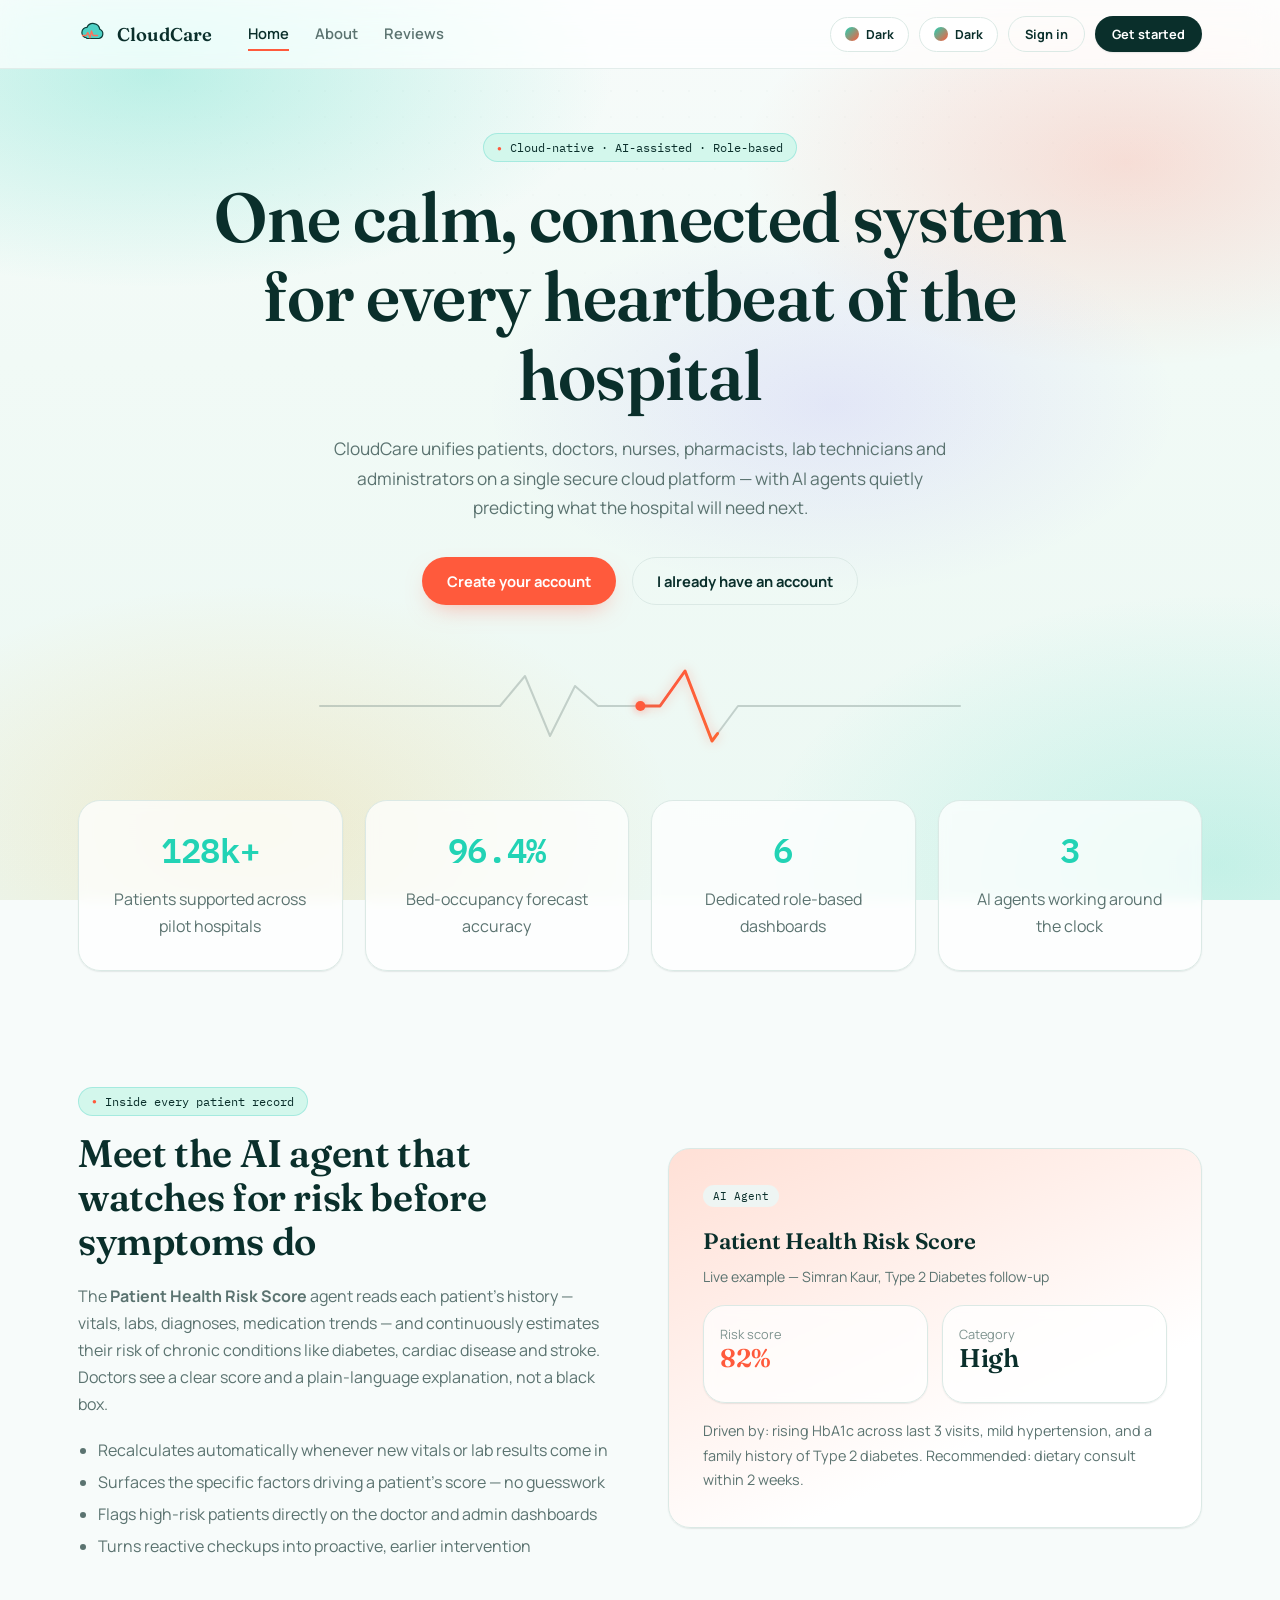
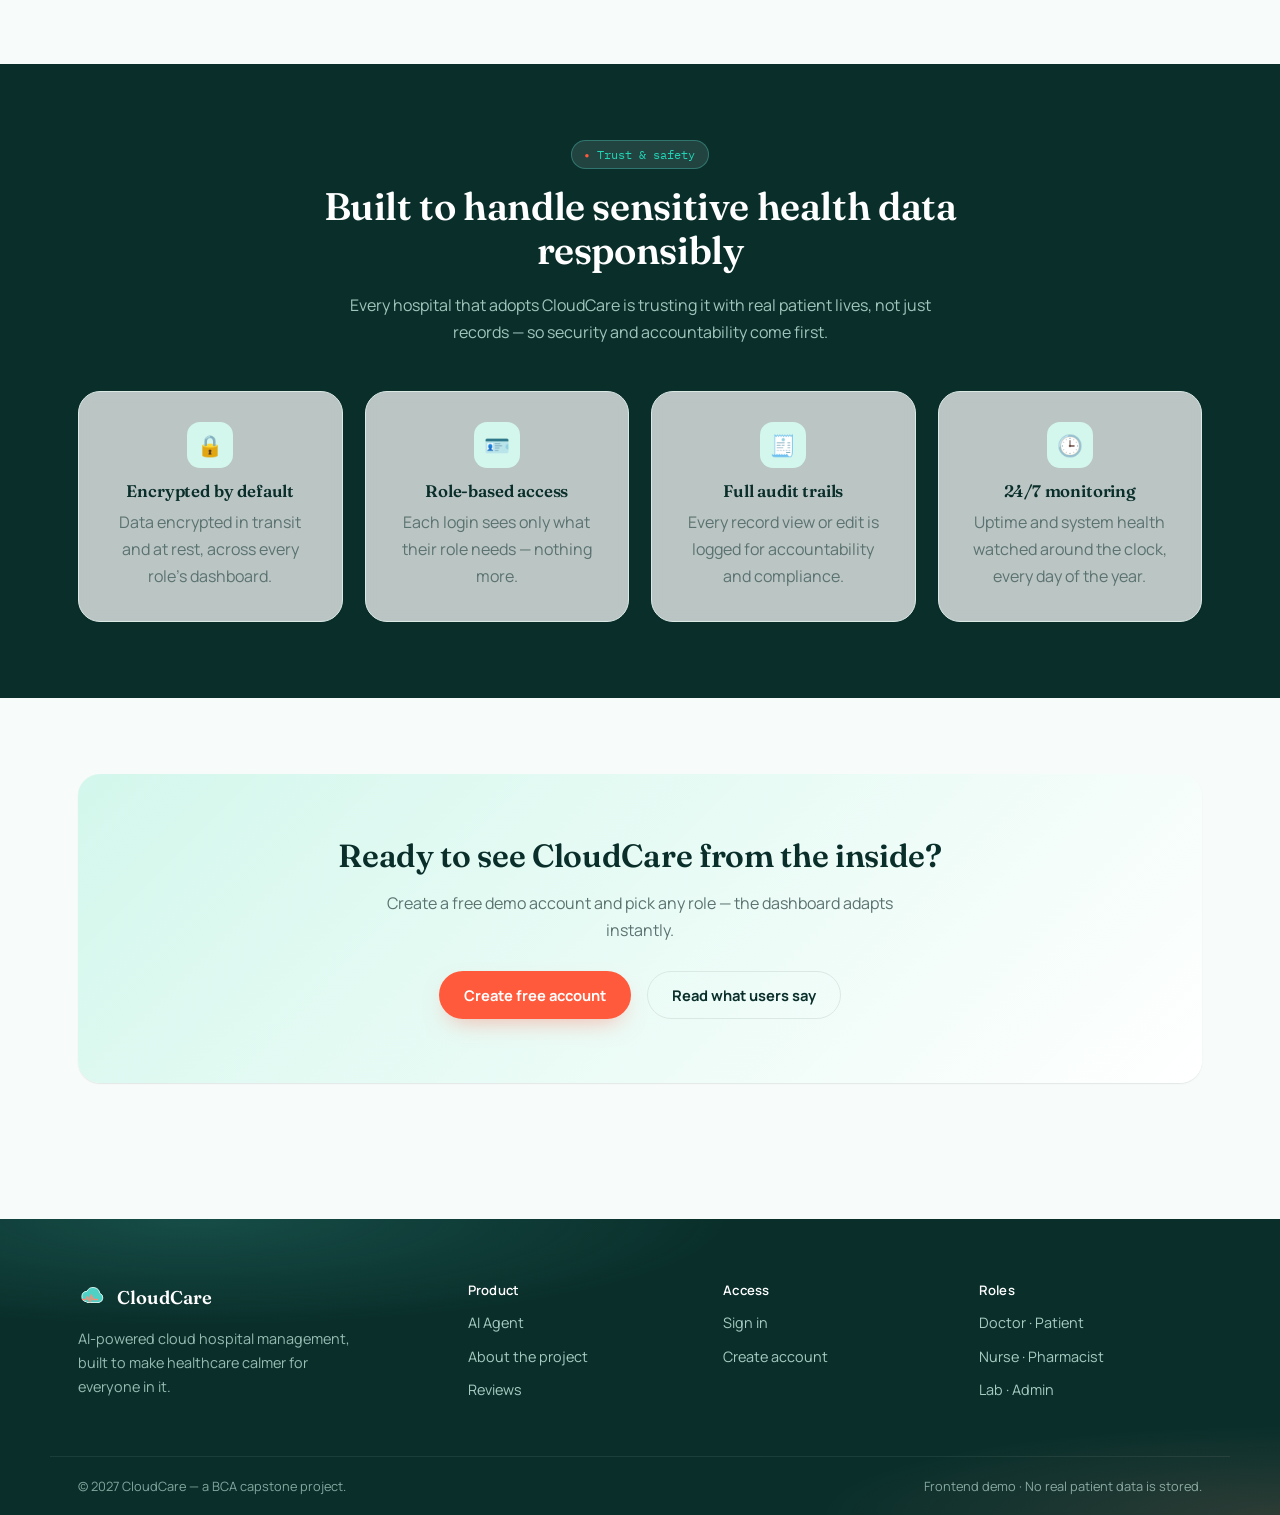
==== commit 072b24b1: "fix(phase-2): critical UI/UX fixes C1-C16 (chips, reviews counts, hidden badge, upcoming filter, fak" ====
--- a/cloudcare/index.html
+++ b/cloudcare/index.html
@@ -46,7 +46,7 @@
       CloudCare unifies patients, doctors, nurses, pharmacists, lab technicians and administrators on a single
       secure cloud platform — with AI agents quietly predicting what the hospital will need next.
     </p>
-    <div class="flex items-center justify-between" style="justify-content:center;gap:16px;margin-bottom:56px;flex-wrap:wrap;">
+    <div class="flex items-center justify-between" id="heroCtas" style="justify-content:center;gap:16px;margin-bottom:56px;flex-wrap:wrap;">
       <a href="register.html" class="btn btn-accent">Create your account</a>
       <a href="login.html" class="btn btn-ghost">I already have an account</a>
     </div>
--- a/cloudcare/assets/css/style.css
+++ b/cloudcare/assets/css/style.css
@@ -88,7 +88,15 @@
 }
 
 *,*::before,*::after{ box-sizing:border-box; }
-html{ scroll-behavior:smooth; }
+
+/* gate C3: the HTML `hidden` attribute must always win over component
+display rules (badges, panels), whatever specificity they carry. */
+[hidden]{ display:none !important; }
+
+/* gate S19: smooth scrolling is opt-in — motion-sensitive users get "auto". */
+@media (prefers-reduced-motion: no-preference){
+  html{ scroll-behavior:smooth; }
+}
 body{
   margin:0;
   font-family:var(--font-body);
@@ -220,6 +228,13 @@
 .btn-ghost:hover{ border-color:var(--mint-300); background:var(--mint-50); }
 .btn-sm{ padding:8px 16px; font-size:.8rem; }
 .btn-block{ width:100%; }
+/* gate C10: a disabled button must look disabled. */
+.btn:disabled{ opacity:.5; cursor:not-allowed; transform:none; box-shadow:none; }
+/* gate C9: destructive action colour for confirm dialogs. */
+.btn-danger{ background:#c9432c; color:#fff; box-shadow:0 10px 24px -10px rgba(201,67,44,.5); }
+.btn-danger:hover{ background:#ad3520; transform:translateY(-1px); }
+html[data-theme="dark"] .btn-danger{ background:#e2553c; color:#0a1f1c; }
+html[data-theme="dark"] .btn-danger:hover{ background:#ff7a5c; }
 
 html[data-theme="dark"] .btn-primary{ background:var(--mint-300); color:var(--teal-950); box-shadow:0 10px 24px -10px rgba(45,230,196,.4); }
 html[data-theme="dark"] .btn-primary:hover{ background:var(--mint-200); }
@@ -328,6 +343,9 @@
 }
 footer .container{ display:grid; grid-template-columns:1.6fr 1fr 1fr 1fr; gap:32px; padding-bottom:44px; }
 footer h4{ color:#fff; font-family:var(--font-body); font-size:.82rem; letter-spacing:.02em; margin-bottom:14px; }
+/* gate C15: the footer brand was inheriting a low-contrast ink colour on
+   the near-black footer surface — force white (contrast check: 14.9:1). */
+footer .brand{ color:#fff; }
 footer p{ color:var(--mist); opacity:.78; font-size:.9rem; margin-bottom:9px; max-width:none; }
 footer a:hover{ opacity:.7; }
 .foot-bottom{
@@ -355,15 +373,35 @@
 
 .field{ margin-bottom:18px; }
 .field label{ display:block; font-size:.82rem; font-weight:700; color:var(--ink); margin-bottom:7px; }
+/* gate C14/S18: label-styled text that describes a non-form widget (slot grid) */
+.field-label{ display:block; font-size:.82rem; font-weight:700; color:var(--ink); margin-bottom:7px; }
+/* gates C10/S6/S18: small helper copy under fields and beside disabled buttons */
+.field-hint{ font-size:.8rem; color:var(--slate-400); margin:0; }
 .field input, .field select, .field textarea{
   width:100%; font-family:var(--font-body); font-size:.92rem; color:var(--slate-900);
   border:1.5px solid var(--line); border-radius:var(--radius-sm);
   padding:11px 14px; background:var(--card-bg-solid); color:var(--slate-900); transition:border-color .15s, box-shadow .15s;
 }
 .field input:focus, .field select:focus, .field textarea:focus{
-  outline:none; border-color:var(--mint-300); box-shadow:0 0 0 4px rgba(79,209,197,.16);
+  /* gate C11: strengthened ring (outline stays suppressed here so the glow
+     is not doubled — the pair below is >= 3:1 against the card). */
+  outline:none; border-color:var(--mint-300);
+  box-shadow:0 0 0 4px rgba(79,209,197,.28), 0 0 0 7px rgba(10,47,43,.22);
 }
 .field textarea{ min-height:96px; resize:vertical; }
+
+/* gate C11: one obvious keyboard focus ring everywhere. */
+a:focus-visible, button:focus-visible, [role="radio"]:focus-visible,
+.chip-tab:focus-visible, .slot-btn:focus-visible, .cc-suggestion-btn:focus-visible,
+.theme-toggle:focus-visible, .side-nav a:focus-visible, .nav-toggle:focus-visible,
+input:focus-visible, select:focus-visible, textarea:focus-visible{
+  outline:3px solid var(--mint-300); outline-offset:2px;
+}
+/* gate S18: text for screen readers only (empty table headers, group labels). */
+.sr-only{
+  position:absolute; width:1px; height:1px; padding:0; margin:-1px;
+  overflow:hidden; clip:rect(0 0 0 0); white-space:nowrap; border:0;
+}
 
 /* ---------- show-password toggle ---------- */
 .pw-wrap{ position:relative; }
@@ -413,8 +451,11 @@
   position:fixed; bottom:26px; left:50%; transform:translateX(-50%) translateY(20px);
   background:var(--teal-950); color:#fff; font-size:.86rem; font-weight:600;
   padding:13px 22px; border-radius:100px; box-shadow:var(--shadow-lg);
-  opacity:0; pointer-events:none; transition:opacity .25s ease, transform .25s ease; z-index:999;
-}
+  opacity:0; pointer-events:none; transition:opacity .25s ease, transform .25s ease;
+  /* gate C7: must sit ABOVE the modal overlay (z-index 1000). */
+  z-index:1100;
+}
+html[data-theme="dark"] .cc-toast{ border:1px solid rgba(255,255,255,.28); }
 .cc-toast.show{ opacity:1; transform:translateX(-50%) translateY(0); }
 
 /* ---------- modal ---------- */
@@ -529,11 +570,22 @@
 .panel-head h3{ font-size:1.05rem; margin:0; }
 .panel-body{ padding:22px 24px; }
 
+/* gate C12: every table is wrapped in .table-scroll so narrow screens can
+   scroll horizontally instead of clipping the last column. */
+.table-scroll{ overflow-x:auto; -webkit-overflow-scrolling:touch; }
+.table-scroll table{ min-width:100%; }
+
 table{ width:100%; border-collapse:collapse; }
 thead th{ text-align:left; font-size:.72rem; text-transform:uppercase; letter-spacing:.04em; color:var(--slate-400); padding:12px 24px; border-bottom:1px solid var(--cloud-100); }
 tbody td{ padding:14px 24px; font-size:.88rem; border-bottom:1px solid var(--cloud-100); vertical-align:middle; }
 tbody tr:last-child td{ border-bottom:none; }
-tbody td:first-child{ display:flex; align-items:center; gap:10px; font-weight:600; }
+/* gate C8: no more display:flex on td:first-child (it broke colspan state
+   rows). Avatar + name pairs now wrap their own inner .cell-flex div. */
+tbody td:first-child{ font-weight:600; }
+.cell-flex{ display:flex; align-items:center; gap:10px; }
+/* gate C8: loading / empty / error rows span the full width and centre. */
+tbody .cc-state-cell{ text-align:center; padding:28px; color:var(--slate-400); font-weight:500; }
+tbody .cc-state-cell.cc-state-error{ color:#c9432c; }
 
 .progress-track{ height:7px; border-radius:100px; background:var(--cloud-100); overflow:hidden; }
 .progress-fill{ height:100%; border-radius:100px; }
@@ -616,16 +668,35 @@
   .grid-3{ grid-template-columns:repeat(2,1fr); }
   .grid-2{ grid-template-columns:1fr; }
   footer .container{ grid-template-columns:repeat(2,1fr); }
-  .dash-sidebar{ position:fixed; left:-260px; z-index:60; transition:left .25s ease; box-shadow:var(--shadow-lg); }
-  .dash-sidebar.open{ left:0; }
+  /* gate C11: off-canvas sidebar is OUT of the tab order while closed —
+     visibility flips back after the slide-out finishes (delay = transition). */
+  .dash-sidebar{
+    position:fixed; left:-260px; z-index:60; box-shadow:var(--shadow-lg);
+    transition:left .25s ease, visibility 0s linear .25s;
+    visibility:hidden;
+  }
+  .dash-sidebar.open{ left:0; visibility:visible; transition:left .25s ease, visibility 0s linear 0s; }
   .dash-body{ padding:24px 18px 50px; }
   .dash-topbar{ padding:18px; }
 }
 @media (max-width: 720px){
+  /* gate C13: mobile marketing nav is class-driven (.nav-open on .site-nav),
+     never inline styles. Desktop is untouched (rules live in this query). */
+  .site-nav .container{ flex-wrap:wrap; }
+  .nav-toggle{ display:flex; order:1; margin-left:auto; }
   .nav-links, .nav-cta{ display:none; }
-  .nav-toggle{ display:flex; }
+  .site-nav.nav-open .nav-links{
+    display:flex; order:2; flex-direction:column; gap:4px;
+    width:100%; margin:0; padding:12px 0 4px; border-top:1px solid var(--line);
+  }
+  .site-nav.nav-open .nav-cta{
+    display:flex; order:3; flex-direction:column; align-items:stretch; gap:10px;
+    width:100%; padding:4px 0 14px;
+  }
   .grid-4,.grid-3{ grid-template-columns:1fr; }
   footer .container{ grid-template-columns:1fr; }
   section{ padding:52px 0; }
   .auth-card{ padding:30px 24px; }
-}
+  /* gate S15: 16px prevents iOS Safari from zooming focused fields. */
+  .field input, .field select, .field textarea{ font-size:16px; }
+}
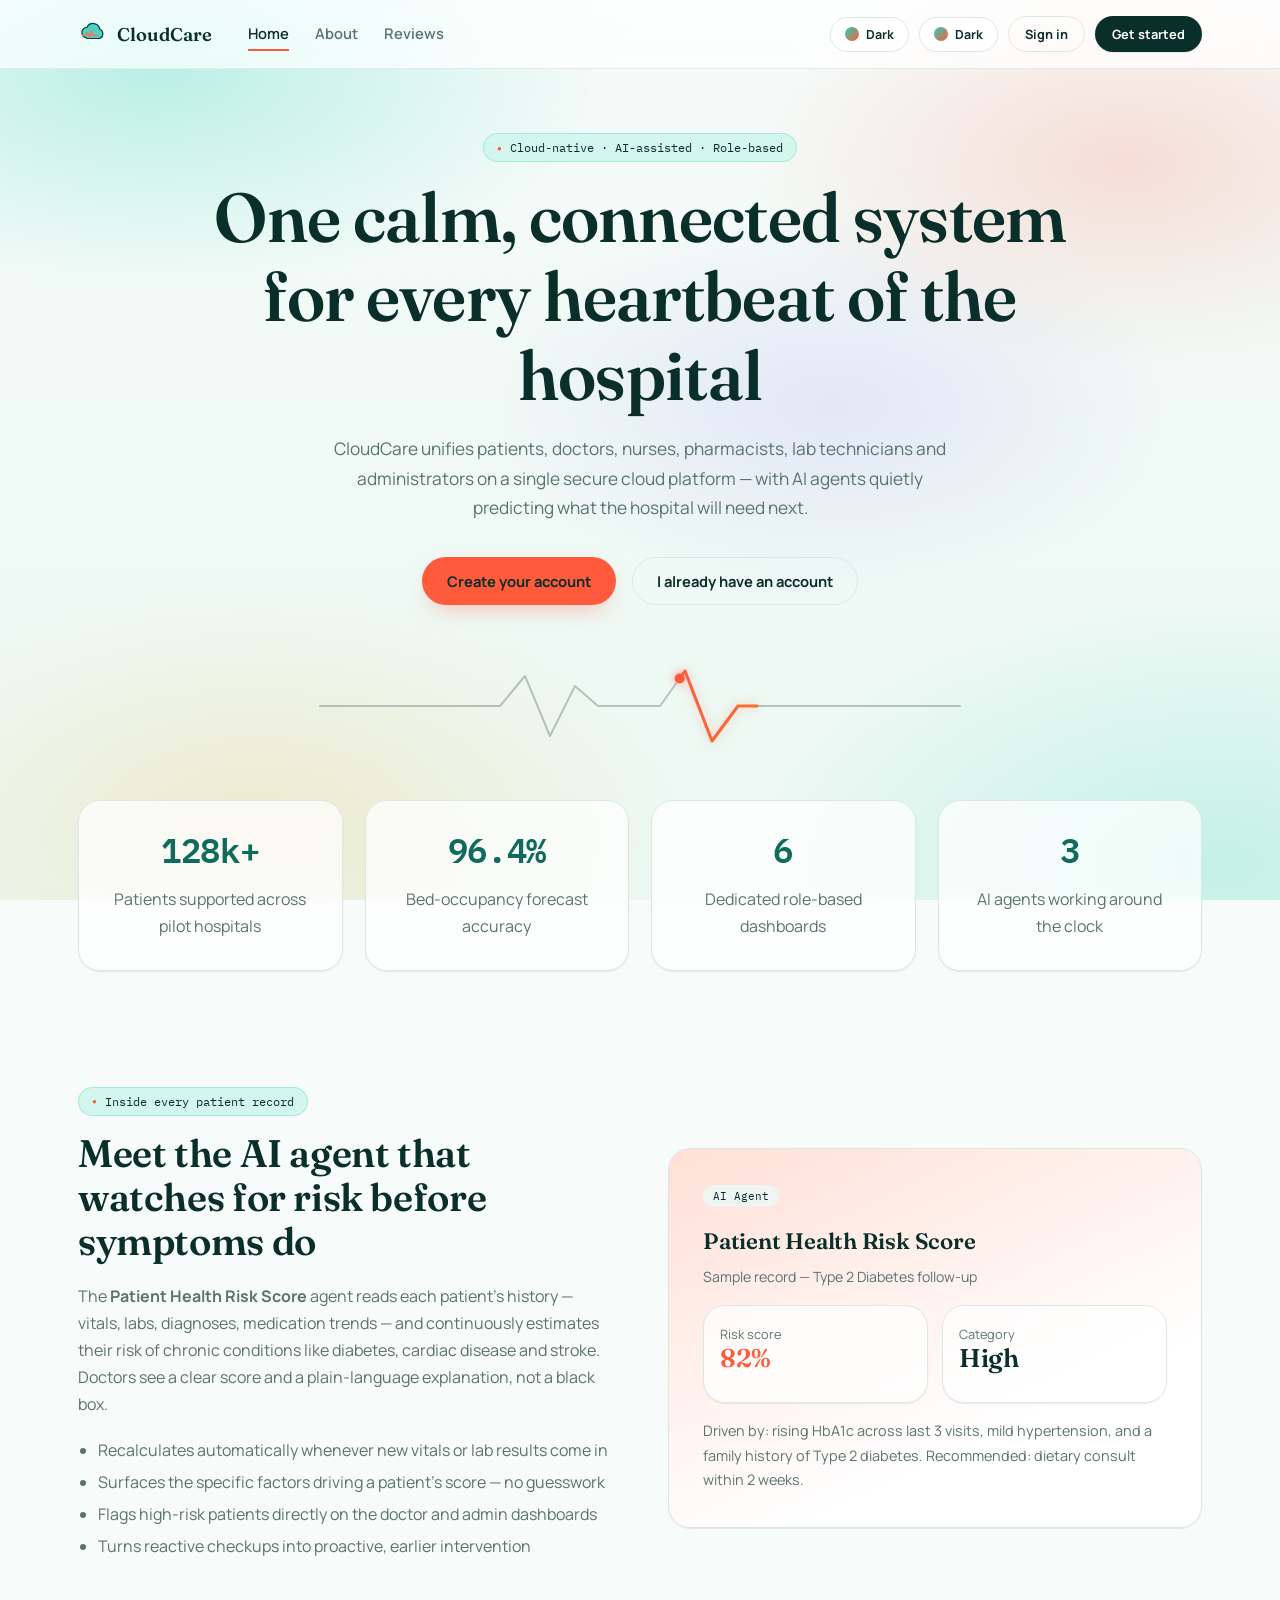
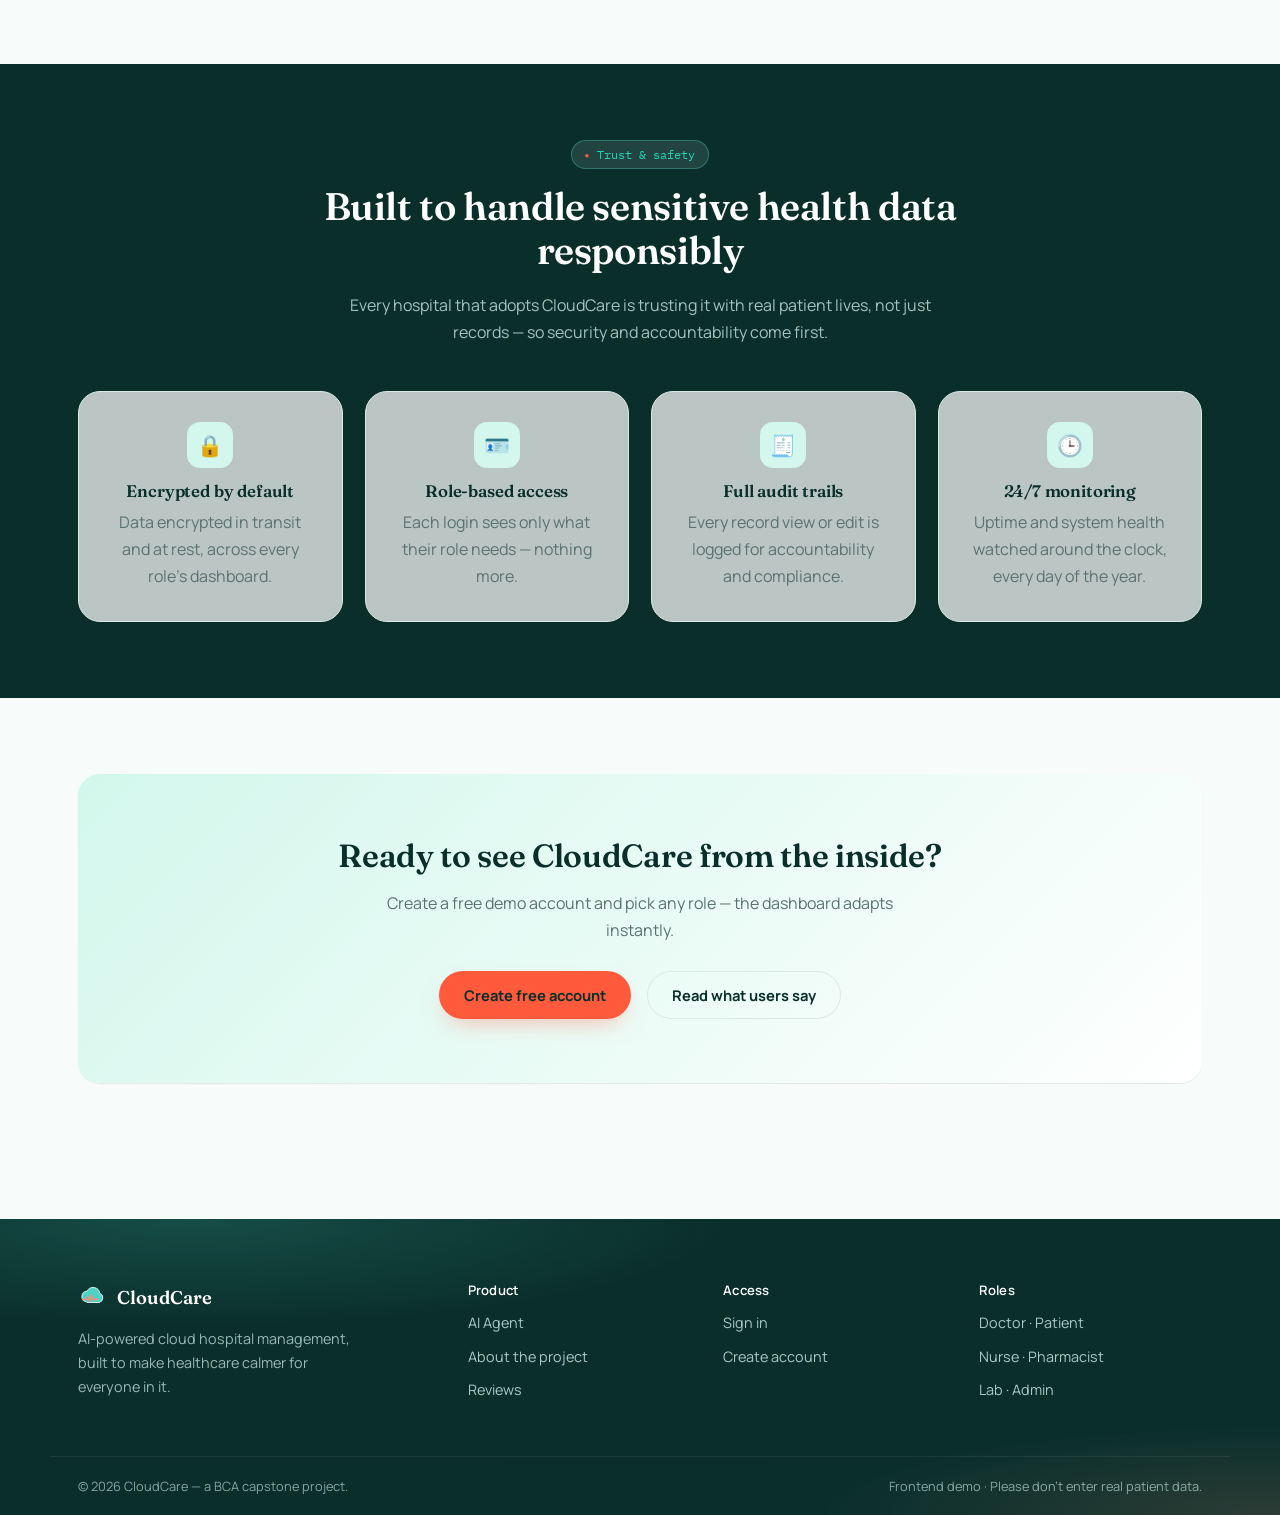
==== commit 9049eb4e: "fix(phase-3): suggestion fixes S1-S21 (nav render, confirm modals, polling, filters, dark theme, con" ====
--- a/cloudcare/index.html
+++ b/cloudcare/index.html
@@ -9,6 +9,7 @@
 <link rel="preconnect" href="https://fonts.googleapis.com">
 <link href="https://fonts.googleapis.com/css2?family=Fraunces:opsz,wght@9..144,500;9..144,600;9..144,700&family=Manrope:wght@400;500;600;700;800&family=IBM+Plex+Mono:wght@400;500;600&display=swap" rel="stylesheet">
 <link rel="stylesheet" href="assets/css/style.css">
+<link rel="icon" href="data:image/svg+xml,%3Csvg xmlns='http://www.w3.org/2000/svg' viewBox='0 0 100 100'%3E%3Ctext y='.9em' font-size='90'%3E%F0%9F%A7%B5%3C/text%3E%3C/svg%3E">
 </head>
 <body>
 
@@ -72,19 +73,19 @@
   <div class="container">
     <div class="grid grid-4">
       <div class="card reveal text-center">
-        <h3 class="mono" style="font-size:2.1rem;color:var(--mint-300);">128k+</h3>
+        <h3 class="mono" style="font-size:2.1rem;color:var(--teal-800);">128k+</h3>
         <p class="mb-0">Patients supported across pilot hospitals</p>
       </div>
       <div class="card reveal text-center">
-        <h3 class="mono" style="font-size:2.1rem;color:var(--mint-300);">96.4%</h3>
+        <h3 class="mono" style="font-size:2.1rem;color:var(--teal-800);">96.4%</h3>
         <p class="mb-0">Bed-occupancy forecast accuracy</p>
       </div>
       <div class="card reveal text-center">
-        <h3 class="mono" style="font-size:2.1rem;color:var(--mint-300);">6</h3>
+        <h3 class="mono" style="font-size:2.1rem;color:var(--teal-800);">6</h3>
         <p class="mb-0">Dedicated role-based dashboards</p>
       </div>
       <div class="card reveal text-center">
-        <h3 class="mono" style="font-size:2.1rem;color:var(--mint-300);">3</h3>
+        <h3 class="mono" style="font-size:2.1rem;color:var(--teal-800);">3</h3>
         <p class="mb-0">AI agents working around the clock</p>
       </div>
     </div>
@@ -111,7 +112,7 @@
       <div class="ai-card coral" style="padding:34px;">
         <span class="ai-tag">AI Agent</span>
         <h3 style="font-size:1.4rem;margin-top:10px;">Patient Health Risk Score</h3>
-        <p>Live example — Simran Kaur, Type 2 Diabetes follow-up</p>
+        <p>Sample record — Type 2 Diabetes follow-up</p>
         <div class="grid grid-2 mt-16" style="gap:14px;">
           <div class="card" style="padding:16px;">
             <span class="stat-label">Risk score</span>
@@ -209,8 +210,8 @@
     </div>
   </div>
   <div class="foot-bottom">
-    <span>© 2027 CloudCare — a BCA capstone project.</span>
-    <span>Frontend demo · No real patient data is stored.</span>
+    <span>© <span data-year>2026</span> CloudCare — a BCA capstone project.</span>
+    <span>Frontend demo · Please don't enter real patient data.</span>
   </div>
 </footer>
 
--- a/cloudcare/assets/css/style.css
+++ b/cloudcare/assets/css/style.css
@@ -23,7 +23,12 @@
   --violet-100:#ece6ff;
   --slate-900:#16211f;
   --slate-500:#5b7370;
-  --slate-400:#7f938f;
+  /* gate S8: darkened for light mode — 4.7:1 on the canvas (was 3.1:1) */
+  --slate-400:#5f7672;
+  /* gate S8: accent button text = dark ink on coral (4.8:1, was white 2.9:1) */
+  --ink-on-accent:#0a2f2b;
+  /* gate S8: star glyphs need >= 3:1; gold-500 is only 2.1:1 on white */
+  --gold-star:#b57c05;
   --cloud-100:#eef5f3;
   --cloud-50:#f7fbfa;
   --line:#dbe9e5;
@@ -64,6 +69,7 @@
   --coral-100:#3a1f18;
   --gold-500:#ffc24d;
   --gold-100:#3a2c10;
+  --gold-star:#ffc24d;
   --violet-500:#a08bff;
   --violet-100:#241c42;
   --slate-900:#eef5f3;
@@ -326,8 +332,9 @@
   font-size:.74rem; font-weight:700; padding:5px 12px; border-radius:100px;
 }
 .badge-mint{ background:var(--mint-100); color:var(--ink); }
-.badge-coral{ background:var(--coral-100); color:#c9432c; }
-.badge-gold{ background:var(--gold-100); color:#96700f; }
+/* gate S8: badge text darkened to clear 4.5:1 on its tinted pill */
+.badge-coral{ background:var(--coral-100); color:#a8311d; }
+.badge-gold{ background:var(--gold-100); color:#7a5a08; }
 .badge-slate{ background:var(--cloud-100); color:var(--slate-500); }
 html[data-theme="dark"] .badge-coral{ color:var(--coral-400); }
 html[data-theme="dark"] .badge-gold{ color:var(--gold-500); }
@@ -552,6 +559,8 @@
 .dash-topbar h1{ font-size:1.4rem; margin-bottom:2px; }
 .dash-topbar .sub{ font-size:.85rem; color:var(--slate-400); margin:0; }
 .dash-body{ padding:30px 34px 60px; }
+/* gate S16: panel sections sit flush in the dashboard body */
+.dash-body section{ padding:0; }
 
 .stat-card{
   background:var(--card-bg-solid); border:1px solid var(--line); border-radius:var(--radius-lg);
@@ -649,13 +658,19 @@
 .slot-btn:hover{ border-color:var(--mint-300); }
 .slot-btn.selected{ background:var(--teal-950); border-color:var(--teal-950); color:#fff; }
 .slot-btn.selected small{ color:rgba(255,255,255,.75); }
+/* gate S7: dark-theme selection must stay legible on the dark canvas */
+html[data-theme="dark"] .slot-btn.selected{ background:var(--mint-300); border-color:var(--mint-300); color:var(--teal-950); }
+html[data-theme="dark"] .slot-btn.selected small{ color:var(--teal-900); }
 .slot-btn:disabled{ opacity:.45; cursor:not-allowed; }
 .cc-suggest-box{ border:1.5px solid var(--gold-500); background:rgba(224,165,60,.08); padding:14px 16px; border-radius:12px; margin-top:14px; }
 .cc-suggest-box .cc-suggest-title{ font-size:.86rem; font-weight:700; color:var(--ink); margin-bottom:10px; }
 .cc-suggestions{ display:grid; grid-template-columns:repeat(auto-fill, minmax(130px, 1fr)); gap:8px; }
+/* gate S7: suggestion chips use theme surfaces (white-on-white was invisible
+   in dark mode); hover goes dark-on-gold in both themes. */
 .cc-suggestion-btn{ font-family:var(--font-mono); font-size:.8rem; padding:8px 6px; border-radius:10px;
-  border:1.5px solid var(--gold-500); background:#fff; cursor:pointer; }
-.cc-suggestion-btn:hover{ background:var(--gold-500); color:#fff; }
+  border:1.5px solid var(--gold-500); background:var(--card-bg-solid); color:var(--ink); cursor:pointer;
+  transition:background .15s, color .15s; }
+.cc-suggestion-btn:hover{ background:var(--gold-500); color:var(--teal-950); }
 .cc-suggestion-hint{ grid-column:1/-1; font-size:.74rem; color:var(--slate-400); margin-top:2px; }
 
 @media (prefers-reduced-motion: reduce){
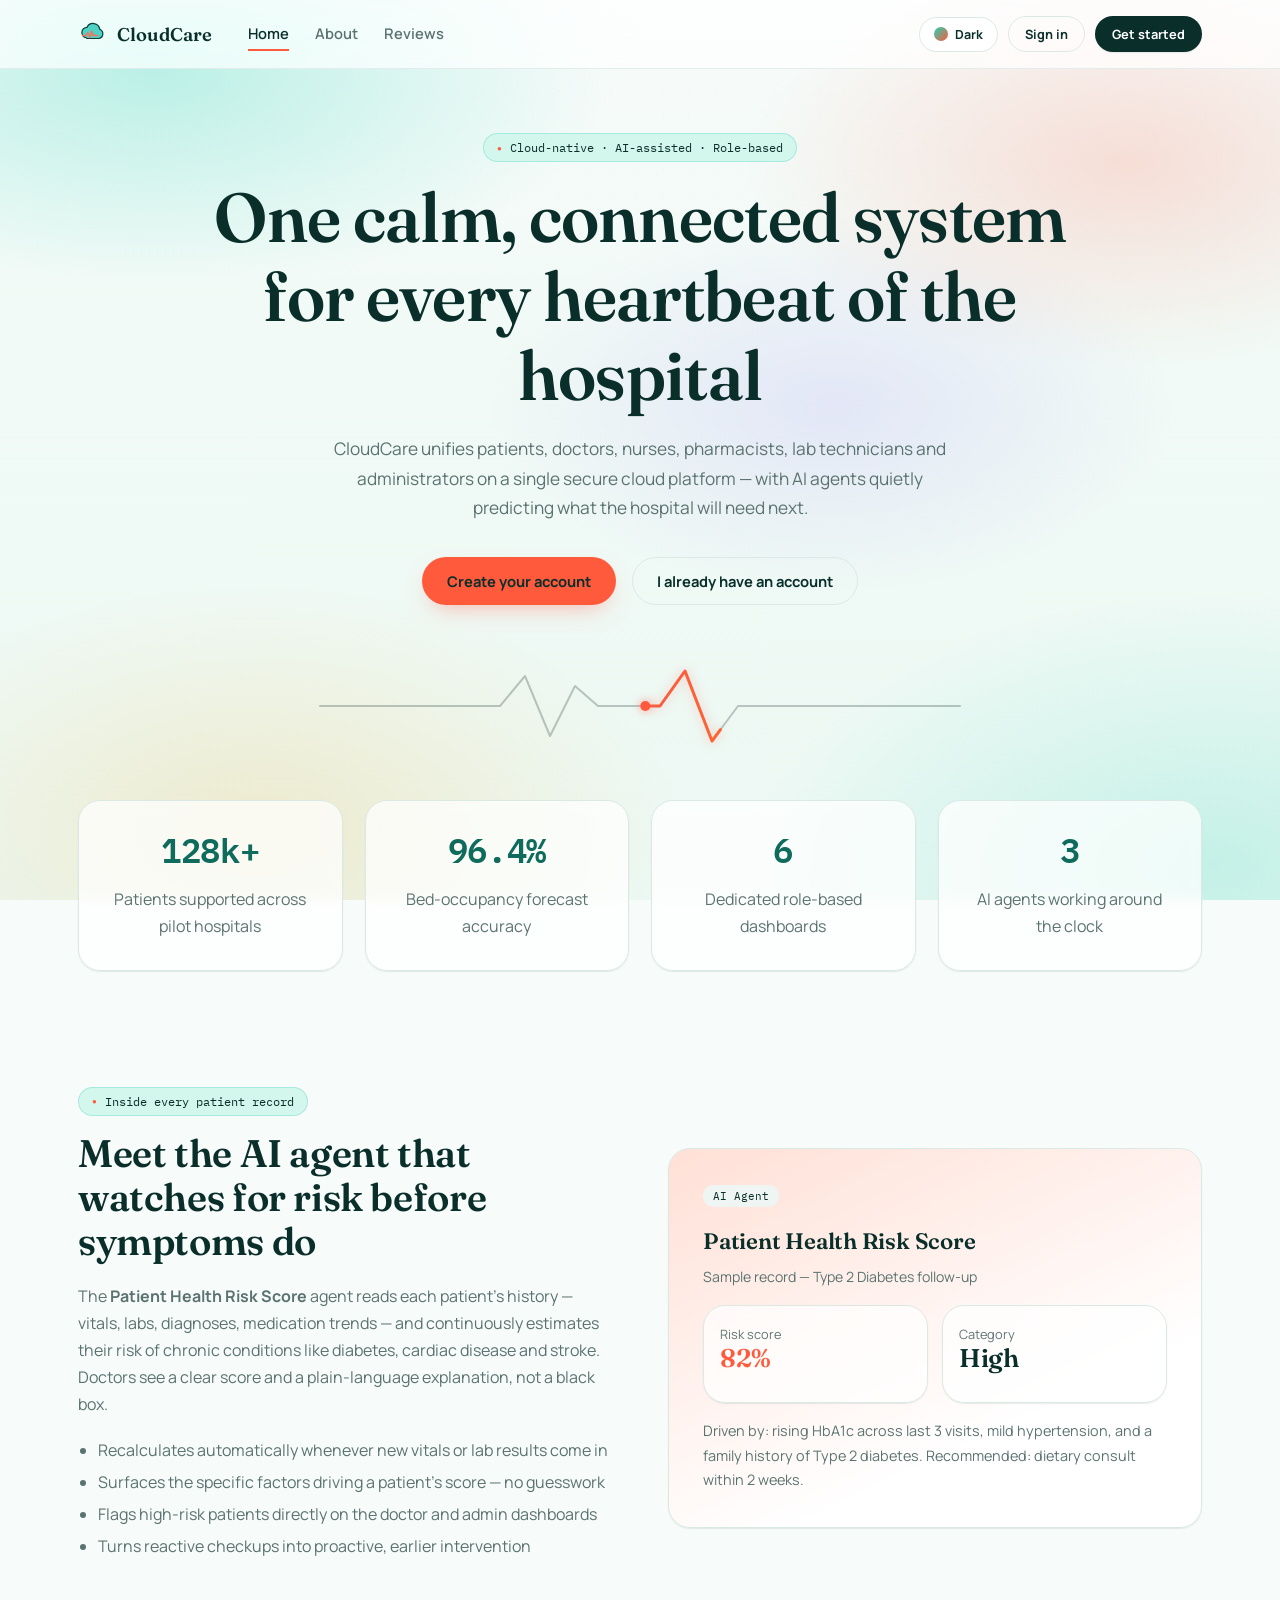
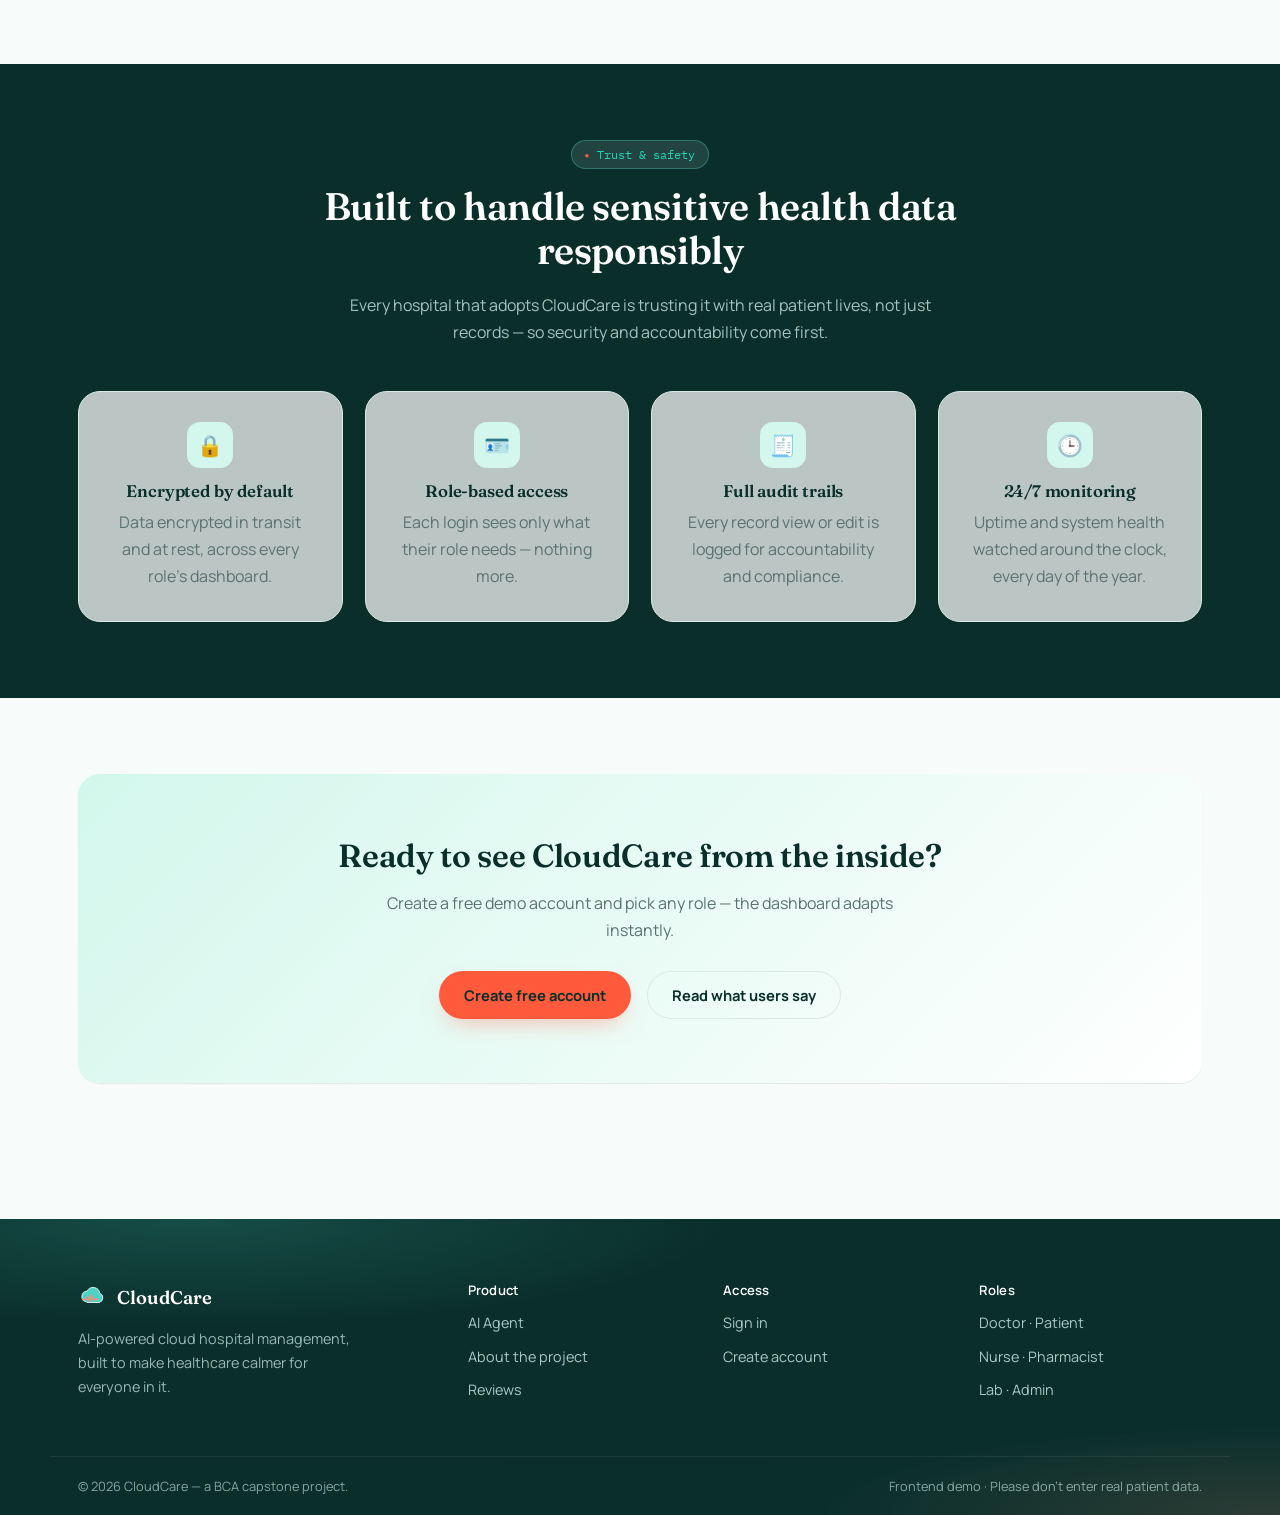
==== commit 6f8e9ebc: "fix(a11y): make auth links and home stats meet AA contrast The inline coral "Forgot password?" link " ====
--- a/cloudcare/index.html
+++ b/cloudcare/index.html
@@ -73,19 +73,19 @@
   <div class="container">
     <div class="grid grid-4">
       <div class="card reveal text-center">
-        <h3 class="mono" style="font-size:2.1rem;color:var(--teal-800);">128k+</h3>
+        <h3 class="mono home-stat-value" style="font-size:2.1rem;">128k+</h3>
         <p class="mb-0">Patients supported across pilot hospitals</p>
       </div>
       <div class="card reveal text-center">
-        <h3 class="mono" style="font-size:2.1rem;color:var(--teal-800);">96.4%</h3>
+        <h3 class="mono home-stat-value" style="font-size:2.1rem;">96.4%</h3>
         <p class="mb-0">Bed-occupancy forecast accuracy</p>
       </div>
       <div class="card reveal text-center">
-        <h3 class="mono" style="font-size:2.1rem;color:var(--teal-800);">6</h3>
+        <h3 class="mono home-stat-value" style="font-size:2.1rem;">6</h3>
         <p class="mb-0">Dedicated role-based dashboards</p>
       </div>
       <div class="card reveal text-center">
-        <h3 class="mono" style="font-size:2.1rem;color:var(--teal-800);">3</h3>
+        <h3 class="mono home-stat-value" style="font-size:2.1rem;">3</h3>
         <p class="mb-0">AI agents working around the clock</p>
       </div>
     </div>
--- a/cloudcare/assets/css/style.css
+++ b/cloudcare/assets/css/style.css
@@ -16,6 +16,8 @@
   --mint-50:#eefbf6;
   --coral-500:#ff5a3c;
   --coral-400:#ff8266;
+  /* Text links need 4.5:1 on cards, unlike the decorative coral fill. */
+  --coral-link:#a8311d;
   --coral-100:#ffe0d6;
   --gold-500:#f0a20c;
   --gold-100:#fef0d2;
@@ -66,6 +68,7 @@
   --mint-50:#0a201c;
   --coral-500:#ff7a5c;
   --coral-400:#ff9a80;
+  --coral-link:#ff9a80;
   --coral-100:#3a1f18;
   --gold-500:#ffc24d;
   --gold-100:#3a2c10;
@@ -376,7 +379,11 @@
   background:var(--cloud-100); border-radius:var(--radius-sm); padding:10px 14px;
 }
 .auth-switch{ text-align:center; margin-top:18px; font-size:.88rem; }
-.auth-switch a{ color:var(--coral-500); font-weight:700; }
+.auth-switch a{ color:var(--coral-link); font-weight:700; }
+.auth-link{ color:var(--coral-link); font-weight:700; }
+/* Home-page stat numbers: teal on light cards, mint on dark cards. */
+.home-stat-value{ color:var(--teal-800); }
+html[data-theme="dark"] .home-stat-value{ color:var(--mint-300); }
 
 .field{ margin-bottom:18px; }
 .field label{ display:block; font-size:.82rem; font-weight:700; color:var(--ink); margin-bottom:7px; }
@@ -384,6 +391,13 @@
 .field-label{ display:block; font-size:.82rem; font-weight:700; color:var(--ink); margin-bottom:7px; }
 /* gates C10/S6/S18: small helper copy under fields and beside disabled buttons */
 .field-hint{ font-size:.8rem; color:var(--slate-400); margin:0; }
+/* Inline, persistent form error under auth forms (announced via role=alert). */
+.form-error{
+  margin:14px 0 0; padding:11px 14px; font-size:.84rem; font-weight:600; line-height:1.45;
+  color:var(--ink); background:var(--coral-100);
+  border:1px solid var(--coral-500); border-left-width:4px; border-radius:var(--radius-sm);
+}
+.form-error[hidden]{ display:none !important; }
 .field input, .field select, .field textarea{
   width:100%; font-family:var(--font-body); font-size:.92rem; color:var(--slate-900);
   border:1.5px solid var(--line); border-radius:var(--radius-sm);
@@ -573,6 +587,8 @@
 .stat-trend.down{ color:var(--coral-500); }
 .stat-card h3{ font-size:1.7rem; margin-bottom:2px; font-family:var(--font-display); }
 .stat-label{ font-size:.8rem; color:var(--slate-400); }
+
+#apptTabs{ margin:20px 0 14px; }
 
 .panel{ background:var(--card-bg-solid); border:1px solid var(--line); border-radius:var(--radius-lg); box-shadow:var(--shadow-sm); overflow:hidden; }
 .panel-head{ display:flex; align-items:center; justify-content:space-between; padding:20px 24px; border-bottom:1px solid var(--cloud-100); gap:14px; }
@@ -679,6 +695,19 @@
 
 /* ---------- responsive ---------- */
 @media (max-width: 980px){
+  /* The marketing nav switches to the hamburger here, not at 720px: between
+     721 and 980 the full link row plus CTA overflowed the viewport. */
+  .site-nav .container{ flex-wrap:wrap; }
+  .nav-toggle{ display:flex; order:1; margin-left:auto; }
+  .nav-links, .nav-cta{ display:none; }
+  .site-nav.nav-open .nav-links{
+    display:flex; order:2; flex-direction:column; gap:4px;
+    width:100%; margin:0; padding:12px 0 4px; border-top:1px solid var(--line);
+  }
+  .site-nav.nav-open .nav-cta{
+    display:flex; order:3; flex-direction:column; align-items:stretch; gap:10px;
+    width:100%; padding:4px 0 14px;
+  }
   .grid-4{ grid-template-columns:repeat(2,1fr); }
   .grid-3{ grid-template-columns:repeat(2,1fr); }
   .grid-2{ grid-template-columns:1fr; }
@@ -694,20 +723,19 @@
   .dash-body{ padding:24px 18px 50px; }
   .dash-topbar{ padding:18px; }
 }
+@media (max-width: 600px){
+  /* The patient topbar was 406px wide on a 375px screen: let it wrap and
+     shorten the visit badge so nothing pushes past the viewport. */
+  .dash-topbar{ flex-wrap:wrap; align-items:flex-start; gap:10px; padding:14px; }
+  .dash-topbar > div:first-child{ min-width:0; flex:1 1 100%; }
+  .dash-topbar > div:last-child{ width:100%; justify-content:flex-end; flex-wrap:wrap; gap:8px; }
+  .dash-topbar h1{ font-size:1.2rem; }
+  .dash-topbar .sub{ font-size:.78rem; }
+  #visitBadge{ font-size:0; padding:5px 9px; }
+  #visitBadge::after{ content:attr(data-short); font-size:.7rem; }
+}
+
 @media (max-width: 720px){
-  /* gate C13: mobile marketing nav is class-driven (.nav-open on .site-nav),
-     never inline styles. Desktop is untouched (rules live in this query). */
-  .site-nav .container{ flex-wrap:wrap; }
-  .nav-toggle{ display:flex; order:1; margin-left:auto; }
-  .nav-links, .nav-cta{ display:none; }
-  .site-nav.nav-open .nav-links{
-    display:flex; order:2; flex-direction:column; gap:4px;
-    width:100%; margin:0; padding:12px 0 4px; border-top:1px solid var(--line);
-  }
-  .site-nav.nav-open .nav-cta{
-    display:flex; order:3; flex-direction:column; align-items:stretch; gap:10px;
-    width:100%; padding:4px 0 14px;
-  }
   .grid-4,.grid-3{ grid-template-columns:1fr; }
   footer .container{ grid-template-columns:1fr; }
   section{ padding:52px 0; }
